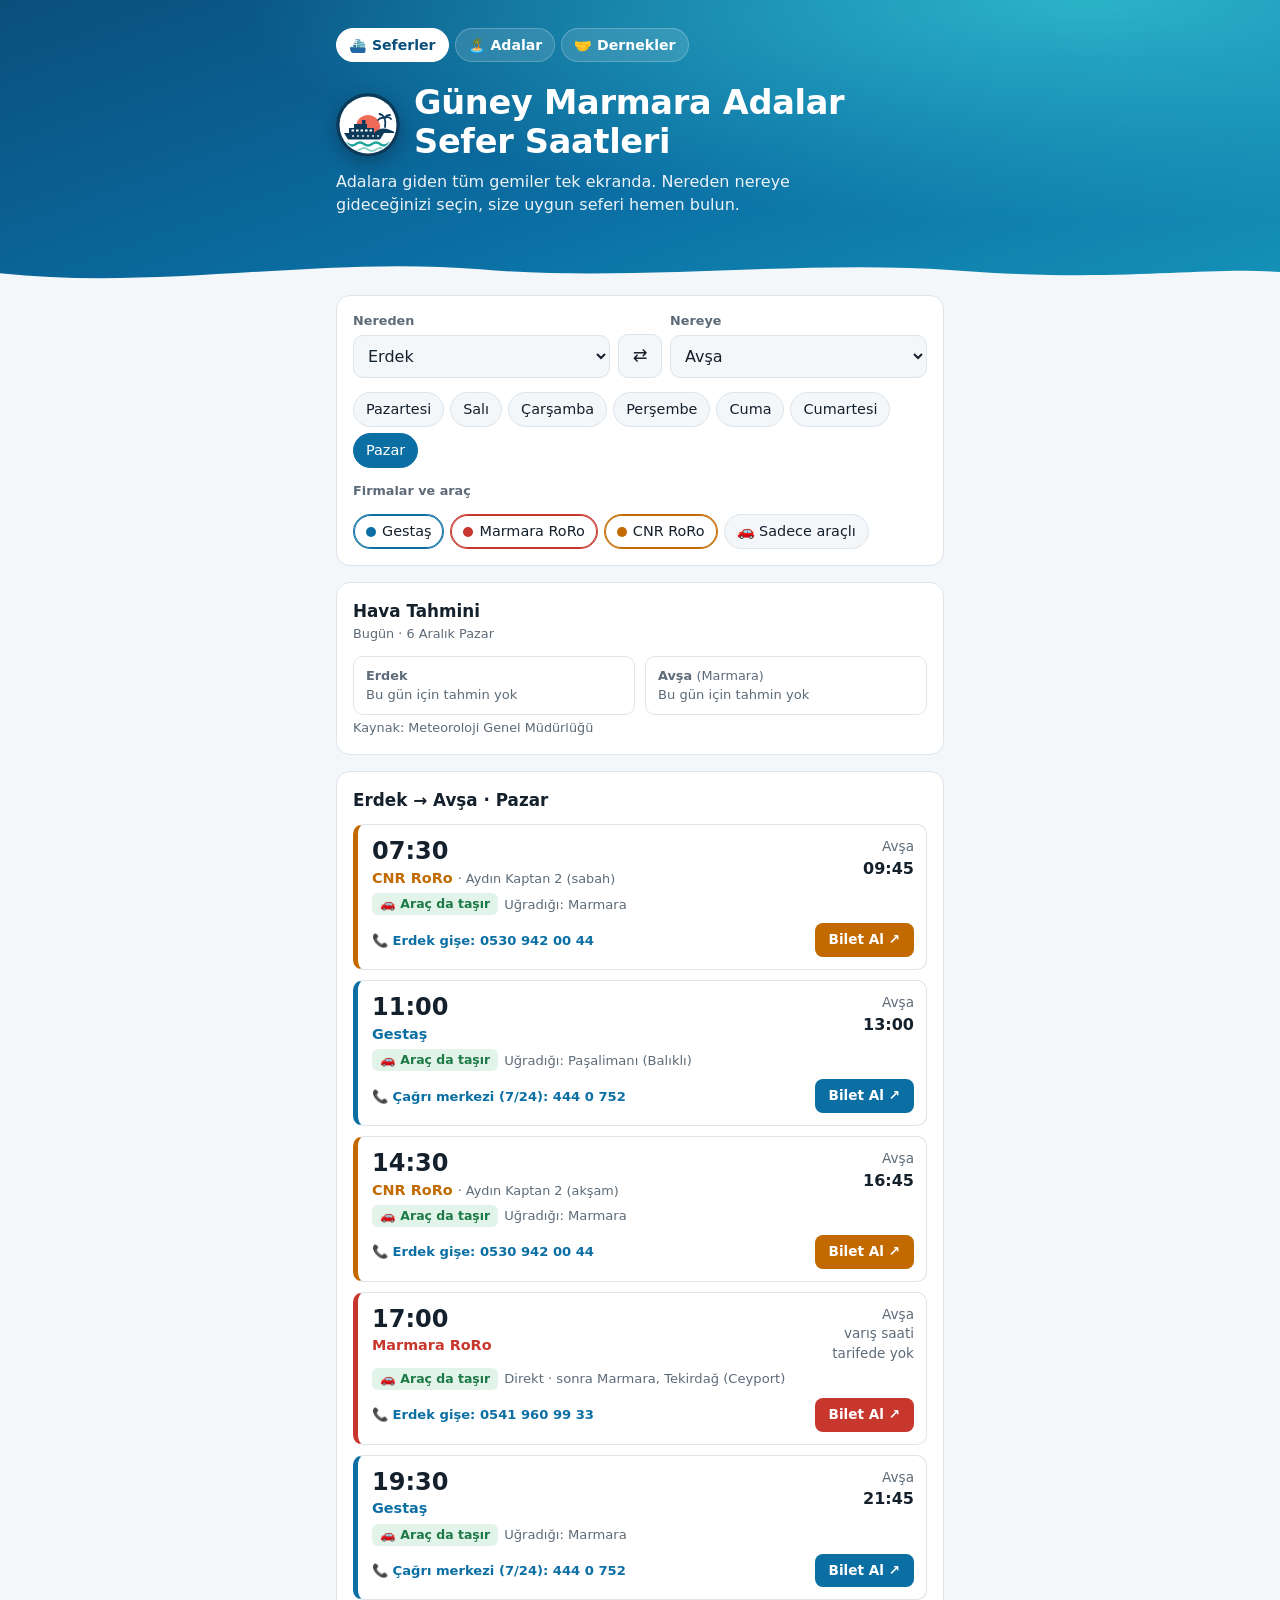
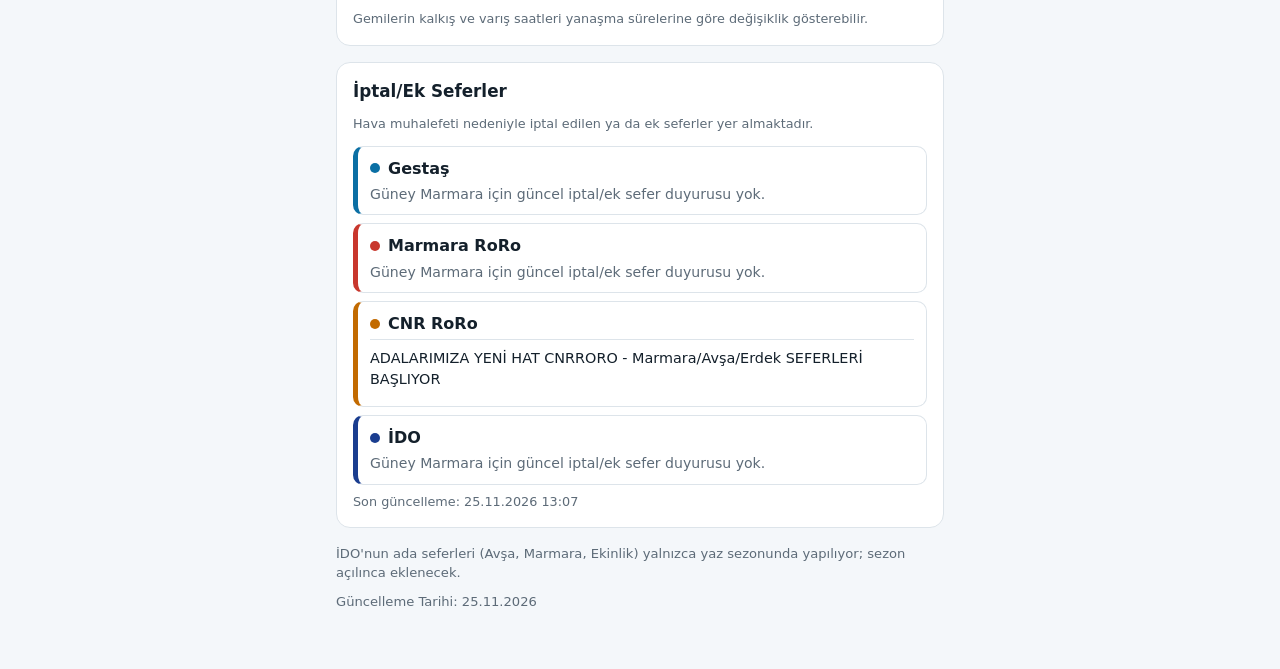
==== index.html @ de0a46d1 "Güney Marmara Adaları sitesinin ilk sürümü Sefer saatleri (Gestaş, Marmara RoRo, CNR RoRo), adalar v" ====
<!doctype html>
<html lang="tr">
<head>
<meta charset="utf-8">
<meta name="viewport" content="width=device-width, initial-scale=1">
<title>Güney Marmara Adaları</title>
<link rel="icon" href="assets/logo.svg" type="image/svg+xml">
<link rel="stylesheet" href="assets/stil.css">
</head>
<body>
<header class="hero">
  <div class="hero-ic">
    <nav class="menu" aria-label="Site menüsü">
      <a href="index.html" aria-current="page">⛴️ Seferler</a>
      <a href="adalar.html">🏝️ Adalar</a>
      <a href="dernekler.html">🤝 Dernekler</a>
    </nav>
    <div class="hero-baslik">
      <img class="logo" src="assets/logo.svg" alt="" width="64" height="64">
      <h1>Güney Marmara Adalar Sefer Saatleri</h1>
    </div>
    <p class="hero-alt">Adalara giden tüm gemiler tek ekranda. Nereden nereye gideceğinizi seçin, size uygun seferi hemen bulun.</p>
  </div>
  <svg class="hero-dalga" viewBox="0 0 1440 60" preserveAspectRatio="none" aria-hidden="true">
    <path d="M0,32 C180,58 360,6 540,26 C720,46 900,10 1080,28 C1260,46 1350,22 1440,30 L1440,60 L0,60 Z"></path>
  </svg>
</header>
<main>

  <section class="card">
    <div class="row">
      <div><label class="l" for="nereden">Nereden</label><select id="nereden"></select></div>
      <button class="swap" id="degistir" type="button" aria-label="Yönleri değiştir">⇄</button>
      <div><label class="l" for="nereye">Nereye</label><select id="nereye"></select></div>
    </div>
    <div class="chips" id="gunler" role="group" aria-label="Gün"></div>
    <div class="filters-title">Firmalar ve araç</div>
    <div class="chips" id="filtreler"></div>
  </section>

  <section class="card" id="havaKart">
    <h2>Hava Tahmini <span class="small" style="font-weight:400;display:block;margin-top:2px" id="havaAlt"></span></h2>
    <div id="hava"></div>
    <p class="small" id="havaNot"></p>
  </section>

  <section class="card">
    <h2 id="sonucBaslik">Seferler</h2>
    <div id="sonuclar"></div>
    <p class="small">Gemilerin kalkış ve varış saatleri yanaşma sürelerine göre değişiklik gösterebilir.</p>
  </section>

  <section class="card" id="iptal">
    <h2>İptal/Ek Seferler</h2>
    <p class="small" style="margin:0 0 12px">Hava muhalefeti nedeniyle iptal edilen ya da ek seferler yer almaktadır.</p>
    <div id="iptalListe"></div>
  </section>

  <footer id="kaynak"></footer>
</main>

<script src="data/seferler.js"></script>
<script src="data/duyurular.js"></script>
<script src="data/hava.js"></script>
<script>
  const GUNLER = ["Pazartesi", "Salı", "Çarşamba", "Perşembe", "Cuma", "Cumartesi", "Pazar"];
  const veri = window.SEFER_VERISI;
  const iskeleler = veri.iskeleler;
  const ad = k => iskeleler[k] || k;
  const $ = id => document.getElementById(id);

  const durum = {
    nereden: "ERDEK", nereye: "AVSA",
    gun: (new Date().getDay() + 6) % 7,
    kapaliFirmalar: [], sadeceArac: false
  };

  // Kayıtlı seçimleri geri yükle (yalnızca bu tarayıcıda)
  try {
    const k = JSON.parse(localStorage.getItem("adalar-secim") || "null");
    if (k && iskeleler[k.nereden] && iskeleler[k.nereye]) { durum.nereden = k.nereden; durum.nereye = k.nereye; }
    if (k && Array.isArray(k.kapaliFirmalar)) durum.kapaliFirmalar = k.kapaliFirmalar;
    if (k && typeof k.sadeceArac === "boolean") durum.sadeceArac = k.sadeceArac;
  } catch (e) {}
  // Başka sayfadan gelen seçim: index.html?nereden=ERDEK&nereye=AVSA
  const adresParam = new URLSearchParams(location.search);
  if (iskeleler[adresParam.get("nereden")]) durum.nereden = adresParam.get("nereden");
  if (iskeleler[adresParam.get("nereye")]) durum.nereye = adresParam.get("nereye");

  // Telefon: "0541 960 99 33" -> tel:+905419609933, "444 0 752" -> tel:4440752
  function telLink(numara, etiket) {
    const rakam = numara.replace(/\D/g, "");
    const href = rakam.startsWith("0") ? "+90" + rakam.slice(1) : rakam;
    return `<a class="tel" href="tel:${href}">📞 ${etiket ? etiket + ": " : ""}${numara}</a>`;
  }

  // Bir seferde gösterilecek numara: kalkış iskelesinin gişesi, yoksa firmanın genel numarası
  function seferTelefonu(hat, iskele) {
    const t = hat.telefon || {};
    if (t.iskele && t.iskele[iskele]) return telLink(t.iskele[iskele], `${ad(iskele)} gişe`);
    if (t.genel) return telLink(t.genel, t.genelAd);
    return "";
  }

  const aracRozet = h => h.arac
    ? `<span class="badge car">🚗 Araç da taşır</span>`
    : `<span class="badge foot">🚶 Yalnız yolcu</span>`;

  // --- Sefer arama ---

  // "dongu" tipi: A'daki her kalkış için sonraki ilk B durağı.
  // Arada gemi yine A'ya uğruyorsa daha geç A kalkışı kullanılır.
  function donguAra(hat, gun, a, b) {
    const saat = hat.saatler[gun], d = hat.duraklar, sonuc = [];
    for (let i = 0; i < d.length; i++) {
      if (d[i] !== a || !saat[i]) continue;
      for (let j = i + 1; j < d.length; j++) {
        if (!saat[j]) continue;
        if (d[j] === a) break;
        if (d[j] === b) {
          const ara = [];
          for (let k = i + 1; k < j; k++) if (saat[k]) ara.push(d[k]);
          sonuc.push({ hat, kalkis: saat[i], varis: saat[j], varisKesin: j === d.length - 1, ara });
          break;
        }
      }
    }
    return sonuc;
  }

  // "kalkislar" tipi: A'dan kalkan ve uğrak listesinde B olan seferler.
  function kalkisAra(hat, gun, a, b) {
    return hat.kalkislar
      .filter(s => s.gunler.includes(gun) && s.kalkis === a && s.duraklar.includes(b))
      .map(s => ({ hat, kalkis: s.saat, varis: null, ara: s.duraklar.slice(0, s.duraklar.indexOf(b)), sonra: s.duraklar.slice(s.duraklar.indexOf(b) + 1) }));
  }

  // "seferler" tipi: her seferde A'dan sonraki ilk B. Arada yine A varsa daha geç A kullanılır.
  function seferlerAra(hat, gun, a, b) {
    const sonuc = [];
    hat.seferler.filter(s => s.gunler.includes(gun)).forEach(s => {
      const d = s.duraklar;
      for (let i = 0; i < d.length - 1; i++) {
        if (d[i][0] !== a) continue;
        for (let j = i + 1; j < d.length; j++) {
          if (d[j][0] === a) break;
          if (d[j][0] === b) {
            sonuc.push({ hat, kalkis: d[i][2], varis: d[j][1], varisKesin: true, gemi: s.gemi,
              ara: d.slice(i + 1, j).map(x => x[0]) });
            break;
          }
        }
      }
    });
    return sonuc;
  }

  const ARAYICILAR = { dongu: donguAra, kalkislar: kalkisAra, seferler: seferlerAra };
  const siraSaati = s => s.kalkis || s.varis || "99:99";

  function aktifHatlar() {
    return veri.hatlar.filter(h => !durum.kapaliFirmalar.includes(h.id) && (!durum.sadeceArac || h.arac));
  }

  function seferBul(gun, a, b) {
    return aktifHatlar()
      .flatMap(h => ARAYICILAR[h.tip](h, gun, a, b))
      .sort((x, y) => siraSaati(x).localeCompare(siraSaati(y)));
  }

  // Seçilen gün, A'dan sefer bulunan varış iskeleleri (aktif filtrelere göre)
  function gidilebilir(gun, a) {
    const hedef = new Set();
    Object.keys(iskeleler).forEach(b => { if (b !== a && seferBul(gun, a, b).length) hedef.add(b); });
    return hedef;
  }

  // Tarifelerde geçen tüm iskeleler
  function tumIskeleler() {
    const s = new Set();
    veri.hatlar.forEach(h => {
      if (h.tip === "dongu") h.duraklar.forEach(d => s.add(d));
      else if (h.tip === "kalkislar") h.kalkislar.forEach(k => { s.add(k.kalkis); k.duraklar.forEach(d => s.add(d)); });
      else h.seferler.forEach(k => k.duraklar.forEach(d => s.add(d[0])));
    });
    return [...s].sort((x, y) => ad(x).localeCompare(ad(y), "tr"));
  }

  // --- Arayüz ---

  function kur() {
    $("nereden").innerHTML = tumIskeleler().map(k => `<option value="${k}">${ad(k)}</option>`).join("");
    $("nereden").value = durum.nereden;
    ["nereden", "nereye"].forEach(alan => {
      $(alan).onchange = e => { durum[alan] = e.target.value; ciz(); };
    });

    $("gunler").innerHTML = GUNLER.map((g, i) =>
      `<button type="button" class="chip" data-gun="${i}">${g}</button>`).join("");
    $("gunler").onclick = e => {
      const b = e.target.closest("[data-gun]");
      if (b) { durum.gun = +b.dataset.gun; ciz(); }
    };

    $("filtreler").innerHTML = veri.hatlar.map(h =>
      `<button type="button" class="chip op" data-firma="${h.id}" style="--opc:${h.renk}"><span class="dot"></span>${h.isletmeci}</button>`).join("")
      + `<button type="button" class="chip" id="aracFiltre">🚗 Sadece araçlı</button>`;
    $("filtreler").onclick = e => {
      const f = e.target.closest("[data-firma]");
      if (f) {
        const id = f.dataset.firma, i = durum.kapaliFirmalar.indexOf(id);
        i >= 0 ? durum.kapaliFirmalar.splice(i, 1) : durum.kapaliFirmalar.push(id);
        ciz();
      } else if (e.target.closest("#aracFiltre")) {
        durum.sadeceArac = !durum.sadeceArac; ciz();
      }
    };

    $("degistir").onclick = () => {
      if (!durum.nereye) return;
      [durum.nereden, durum.nereye] = [durum.nereye, durum.nereden];
      $("nereden").value = durum.nereden; $("nereye").value = durum.nereye; ciz();
    };


    duyurulariCiz();


    $("kaynak").innerHTML = `<div>İDO'nun ada seferleri (Avşa, Marmara, Ekinlik) yalnızca yaz sezonunda yapılıyor; sezon açılınca eklenecek.</div>`
      + `<div style="margin-top:6px">Güncelleme Tarihi: ${veri.guncelleme.split("-").reverse().join(".")}</div>`;
  }

  // --- İptal/Ek sefer duyuruları (data/duyurular.js, scripts/duyurular-guncelle.ps1 üretir) ---

  const kacis = s => String(s).replace(/[&<>"]/g, c => ({ "&": "&amp;", "<": "&lt;", ">": "&gt;", '"': "&quot;" })[c]);

  function duyurulariCiz() {
    const d = window.DUYURU_VERISI;
    if (!d) { $("iptalListe").innerHTML = `<p class="empty">Duyurular şu an yüklenemedi.</p>`; return; }
    $("iptalListe").innerHTML = d.firmalar.map(f => {
      let govde;
      if (f.durum !== "ok") govde = `<p class="dy-yok">Duyurular alınamadı.</p>`;
      else if (!f.duyurular.length) govde = `<p class="dy-yok">Güney Marmara için güncel iptal/ek sefer duyurusu yok.</p>`;
      else govde = f.duyurular.map(x => `
        <div class="dy">
          ${x.tur && x.tur !== "Duyuru" ? `<span class="dy-tur${/iptal/i.test(x.tur) ? " iptal" : ""}">${kacis(x.tur)}</span>` : ""}
          ${x.baslik ? `<b>${kacis(x.baslik)}</b>` : ""}
          <div class="dy-metin">${kacis(x.metin).replace(/\n/g, "<br>")}</div>
          ${x.tarih ? `<div class="small">${kacis(x.tarih)}</div>` : ""}
        </div>`).join("");
      return `<div class="dy-firma" style="--opc:${f.renk}">
        <div class="ophead"><span class="dot"></span>${kacis(f.isletmeci)}</div>${govde}</div>`;
    }).join("")
    + `<p class="small">Son güncelleme: ${d.guncelleme.replace(/(\d+)-(\d+)-(\d+)T/, "$3.$2.$1 ")}</p>`;
  }

  // --- Hava tahmini (MGM; data/hava.js) ---
  // Konum bazlı günlük tahmin (iskelenin bağlı olduğu ilçe) + Marmara deniz bülteni

  const HADISE = {
    A: ["☀️", "Açık"], AB: ["🌤️", "Az bulutlu"], PB: ["⛅", "Parçalı bulutlu"], CB: ["☁️", "Çok bulutlu"],
    HY: ["🌦️", "Hafif yağmurlu"], Y: ["🌧️", "Yağmurlu"], KY: ["🌧️", "Kuvvetli yağmurlu"],
    KKY: ["🌨️", "Karla karışık yağmurlu"], HKY: ["🌨️", "Hafif kar yağışlı"], K: ["🌨️", "Kar yağışlı"], YKY: ["❄️", "Yoğun kar yağışlı"],
    HSY: ["🌦️", "Hafif sağanak yağışlı"], SY: ["🌧️", "Sağanak yağışlı"], KSY: ["🌧️", "Kuvvetli sağanak yağışlı"],
    MSY: ["🌦️", "Mevzi sağanak yağışlı"], DY: ["🌨️", "Dolu"], GSY: ["⛈️", "Gök gürültülü sağanak yağışlı"],
    KGY: ["⛈️", "Kuvvetli gök gürültülü sağanak"], SIS: ["🌫️", "Sisli"], PUS: ["🌫️", "Puslu"], DMN: ["🌫️", "Dumanlı"],
    KF: ["🌪️", "Toz veya kum fırtınası"], R: ["💨", "Rüzgârlı"], GKR: ["💨", "Güneyli kuvvetli rüzgâr"],
    KKR: ["💨", "Kuzeyli kuvvetli rüzgâr"], SCK: ["🌡️", "Sıcak"], SGK: ["🥶", "Soğuk"], HHY: ["🌧️", "Yağışlı"]
  };
  const YONLER = ["K", "KD", "D", "GD", "G", "GB", "B", "KB"];
  const RUZGAR_ADI = { K: "Yıldız", KD: "Poyraz", D: "Gündoğusu", GD: "Keşişleme", G: "Kıble", GB: "Lodos", B: "Batı", KB: "Karayel" };
  const ruzgarAdi = d => RUZGAR_ADI[YONLER[Math.round(d / 45) % 8]];
  const BOFOR_SINIR = [1, 6, 12, 20, 29, 39, 50, 62, 75, 89, 103, 118];
  const bofor = k => { const i = BOFOR_SINIR.findIndex(s => k < s); return i === -1 ? 12 : i; };
  // "3 ila 5, akşam saatlerinden itibaren yer yer 6 kuvvetinde" -> 6
  const enYuksekKuvvet = t => Math.max(0, ...(t.match(/\b(1[0-2]|[1-9])\b/g) || []).map(Number));

  // Seçilen gün düğmesine karşılık gelen tarih (bugünden itibaren ilk o gün)
  function seciliTarih() {
    const bugun = new Date();
    const fark = (durum.gun - (bugun.getDay() + 6) % 7 + 7) % 7;
    const t = new Date(bugun.getFullYear(), bugun.getMonth(), bugun.getDate() + fark);
    return `${t.getFullYear()}-${String(t.getMonth() + 1).padStart(2, "0")}-${String(t.getDate()).padStart(2, "0")}`;
  }
  const kisaTarih = s => { const [y, a, g] = s.split("-").map(Number); return new Date(y, a - 1, g).toLocaleDateString("tr-TR", { day: "numeric", month: "long", weekday: "long" }); };

  function konumKutusu(iskele, tarih, h) {
    const ist = veri.mgmIstasyon[iskele];
    const lok = ist && h.lokasyon && h.lokasyon[ist];
    const g = lok && lok.gunler.find(x => x.tarih === tarih);
    const bas = `<div class="hv-ad">${ad(iskele)}${lok && lok.ad !== ad(iskele) ? ` <span>(${kacis(lok.ad)})</span>` : ""}</div>`;
    if (!g) return `<div class="hv">${bas}<div class="hv-satir">${lok ? "Bu gün için tahmin yok" : "Tahmin yok"}</div></div>`;
    const [ikon, metin] = HADISE[g.hadise] || ["🌡️", g.hadise];
    const bf = bofor(g.ruzgarHiz);
    const kuvvetli = bf >= 6;
    return `<div class="hv${kuvvetli ? " uyari" : ""}">
      ${bas}
      <div class="hv-ust"><span class="hv-ikon">${ikon}</span><span class="hv-derece">${g.enYuksek}°<small> / ${g.enDusuk}°</small></span></div>
      <div class="hv-satir">${metin}</div>
      <div class="hv-satir">Rüzgâr: <b>${ruzgarAdi(g.ruzgarYon)} ${bf} bofor</b> (${g.ruzgarHiz} km/s)</div>
      <div class="hv-satir">Nem: %${g.nemMin}–${g.nemMax}</div>
      ${kuvvetli ? `<div class="hv-uyari">⚠️ Kuvvetli rüzgâr, sefer iptali olabilir</div>` : ""}
    </div>`;
  }

  function denizBulteni(tarih, h) {
    const g = h.durum === "ok" && h.gunler.find(x => x.tarih === tarih);
    if (!g) return "";
    const kuvvet = enYuksekKuvvet(g.ruzgar);
    const uyari = kuvvet >= 6 || g.firtinaMarmara;
    return `<div class="hv-deniz${uyari ? " uyari" : ""}">
      <div class="hv-ad">🌊 Marmara Denizi</div>
      <dl class="hv-liste">
        <dt>Rüzgâr</dt><dd>${kacis(g.ruzgar)}</dd>
        <dt>Dalga</dt><dd>${kacis(g.dalga)}</dd>
        <dt>Görüş</dt><dd>${kacis(g.gorus)}</dd>
      </dl>
      ${g.firtinaMarmara ? `<div class="hv-uyari">⚠️ ${kacis(g.firtina)}</div>` : ""}
      ${kuvvet >= 6 ? `<div class="hv-uyari">⚠️ Denizde ${kuvvet} kuvvetine varan rüzgâr bekleniyor.</div>` : ""}
    </div>`;
  }

  function havaCiz() {
    const h = window.HAVA_VERISI;
    // Hava her zaman bugünü gösterir (seçilen sefer gününden bağımsız)
    const b = new Date();
    const tarih = `${b.getFullYear()}-${String(b.getMonth() + 1).padStart(2, "0")}-${String(b.getDate()).padStart(2, "0")}`;
    $("havaAlt").textContent = `Bugün · ${kisaTarih(tarih)}`;
    if (!h) {
      $("hava").innerHTML = `<p class="empty">Hava tahmini şu an alınamadı.</p>`;
      $("havaNot").textContent = "";
      return;
    }
    const iskeleListe = [durum.nereden, durum.nereye].filter(Boolean);
    $("hava").innerHTML = `<div class="hava">${iskeleListe.map(i => konumKutusu(i, tarih, h)).join("")}</div>` + denizBulteni(tarih, h);
    $("havaNot").textContent = "Kaynak: Meteoroloji Genel Müdürlüğü";
  }

  // "Nereye" listesi: yalnızca seçilen gün, "Nereden"den gidilebilen iskeleler
  function nereyeDoldur() {
    const hedefler = tumIskeleler().filter(k => gidilebilir(durum.gun, durum.nereden).has(k));
    const sel = $("nereye");
    if (!hedefler.length) {
      sel.innerHTML = `<option value="">Bu gün sefer yok</option>`;
      sel.disabled = true;
      durum.nereye = "";
      return;
    }
    sel.disabled = false;
    sel.innerHTML = hedefler.map(k => `<option value="${k}">${ad(k)}</option>`).join("");
    if (!hedefler.includes(durum.nereye)) durum.nereye = hedefler[0];
    sel.value = durum.nereye;
  }

  function ciz() {
    nereyeDoldur();
    havaCiz();
    try { localStorage.setItem("adalar-secim", JSON.stringify(durum)); } catch (e) {}
    document.querySelectorAll("[data-gun]").forEach(b => b.setAttribute("aria-pressed", +b.dataset.gun === durum.gun));
    document.querySelectorAll("[data-firma]").forEach(b => b.setAttribute("aria-pressed", !durum.kapaliFirmalar.includes(b.dataset.firma)));
    $("aracFiltre").setAttribute("aria-pressed", durum.sadeceArac);

    const a = durum.nereden, b = durum.nereye, g = durum.gun;
    $("sonucBaslik").textContent = `${ad(a)} → ${ad(b)} · ${GUNLER[g]}`;

    if (!b) {
      $("sonucBaslik").textContent = `${ad(a)} · ${GUNLER[g]}`;
      $("sonuclar").innerHTML = `<p class="empty">${GUNLER[g]} günü ${ad(a)} iskelesinden sefer yok${durum.kapaliFirmalar.length || durum.sadeceArac ? " (filtreleri kontrol edin)" : ""}.</p>`;
    } else {
      const liste = seferBul(g, a, b);
      $("sonuclar").innerHTML = liste.length ? liste.map(s => {
        const varis = s.varis
          ? `${ad(b)}<br><b>${s.varis}</b>`
          : `${ad(b)}<br>varış saati<br>tarifede yok`;
        const guzergah = s.ara.length ? "Uğradığı: " + s.ara.map(ad).join(", ") : "Direkt";
        const devam = s.sonra && s.sonra.length ? ` · sonra ${s.sonra.map(ad).join(", ")}` : "";
        const kalkis = s.kalkis ? s.kalkis : `<span style="font-size:1rem">Kalkış saati<br>tarifede yok</span>`;
        return `
        <div class="trip" style="--opc:${s.hat.renk}">
          <div>
            <div class="t-dep">${kalkis}</div>
            <span class="opname">${s.hat.isletmeci}</span>${s.gemi ? ` <span class="op" style="color:var(--muted);font-size:.8rem">· ${s.gemi}</span>` : ""}
          </div>
          <div class="t-arr">${varis}</div>
          <div class="t-meta">${aracRozet(s.hat)}<span>${guzergah}${devam}</span></div>
          <div class="t-meta t-alt">${seferTelefonu(s.hat, a)}<a class="bilet" href="${s.hat.bilet}" target="_blank" rel="noopener" style="--opc:${s.hat.renk}">Bilet Al ↗</a></div>
        </div>`;
      }).join("")
      : `<p class="empty">Bu gün için ${ad(a)} → ${ad(b)} seferi yok${durum.kapaliFirmalar.length || durum.sadeceArac ? " (filtreleri kontrol edin)" : ""}.</p>`;
    }

  }

  // Adresle gelinen hedefe bugün sefer yoksa, sefer olan ilk günü seç
  if (adresParam.get("nereye") === durum.nereye) {
    for (let i = 0; i < 7; i++) {
      const g = (durum.gun + i) % 7;
      if (gidilebilir(g, durum.nereden).has(durum.nereye)) { durum.gun = g; break; }
    }
  }

  kur();
  ciz();
</script>
</body>
</html>
---- assets/stil.css ----
:root {
  --bg: #f4f7fa; --card: #ffffff; --text: #14202b; --muted: #5d6b78;
  --line: #dde4ea; --accent: #0b6fa4; --accent-soft: #e3f1f9; --warn: #8a5a00; --warn-bg: #fff4dc;
  --car: #1d7a46; --car-bg: #e2f4ea; --foot: #6b4fa8; --foot-bg: #eee8f8;
}
@media (prefers-color-scheme: dark) {
  :root {
    --bg: #0f161c; --card: #18222b; --text: #e6edf2; --muted: #93a2ae;
    --line: #2a3742; --accent: #4fb3e8; --accent-soft: #15303f; --warn: #f3c46b; --warn-bg: #352a12;
    --car: #6fd39b; --car-bg: #133222; --foot: #b9a4ee; --foot-bg: #2a2340;
  }
}
* { box-sizing: border-box; }
body { margin: 0; background: var(--bg); color: var(--text);
  font: 16px/1.45 system-ui, -apple-system, "Segoe UI", Roboto, sans-serif; }
main { max-width: 640px; margin: 0 auto; padding: 20px 16px 48px; }
h1 { font-size: 1.5rem; margin: 0 0 4px; }
.sub { color: var(--muted); margin: 0 0 20px; font-size: .95rem; }
.card { background: var(--card); border: 1px solid var(--line); border-radius: 14px; padding: 16px; margin-bottom: 16px; }
.row { display: grid; grid-template-columns: 1fr auto 1fr; gap: 8px; align-items: end; }
label.l { display: block; font-size: .8rem; color: var(--muted); margin-bottom: 4px; font-weight: 600; }
select { width: 100%; font: inherit; padding: 10px; border-radius: 10px; border: 1px solid var(--line);
  background: var(--bg); color: var(--text); }
button { font: inherit; cursor: pointer; }
.swap { border: 1px solid var(--line); background: var(--bg); color: var(--text); border-radius: 10px;
  width: 44px; height: 44px; font-size: 1.1rem; }
.chips { display: flex; gap: 6px; flex-wrap: wrap; margin-top: 14px; }
.chip { border: 1px solid var(--line); background: var(--bg); color: var(--text); border-radius: 999px;
  padding: 6px 12px; font-size: .9rem; display: inline-flex; align-items: center; gap: 6px; }
.chip[aria-pressed="true"] { background: var(--accent); border-color: var(--accent); color: #fff; }
.chip.op[aria-pressed="false"] { opacity: .5; text-decoration: line-through; }
.chip.op[aria-pressed="true"] { background: var(--card); color: var(--text); border-color: var(--opc); box-shadow: inset 0 0 0 1px var(--opc); }
.dot { width: 10px; height: 10px; border-radius: 50%; background: var(--opc); flex: none; }
.filters-title { font-size: .8rem; color: var(--muted); font-weight: 600; margin-top: 14px; }
h2 { font-size: 1.05rem; margin: 0 0 12px; }
.trip { display: grid; grid-template-columns: 1fr auto; gap: 4px 12px; padding: 12px 12px 12px 14px;
  border: 1px solid var(--line); border-left: 5px solid var(--opc); border-radius: 10px; margin-bottom: 10px; }
.t-dep { font-size: 1.5rem; font-weight: 700; font-variant-numeric: tabular-nums; line-height: 1.2; }
.t-arr { text-align: right; color: var(--muted); font-size: .85rem; font-variant-numeric: tabular-nums; }
.t-arr b { color: var(--text); font-size: 1rem; }
.t-meta { grid-column: 1 / -1; display: flex; flex-wrap: wrap; gap: 6px; align-items: center; font-size: .82rem; color: var(--muted); }
.opname { font-weight: 700; color: var(--opc); font-size: .9rem; }
.badge { border-radius: 6px; padding: 2px 8px; font-size: .78rem; font-weight: 600; }
.badge.car { background: var(--car-bg); color: var(--car); }
.badge.foot { background: var(--foot-bg); color: var(--foot); }
.empty { color: var(--muted); padding: 8px 0; }
.note { background: var(--warn-bg); color: var(--warn); border-radius: 10px; padding: 10px 12px; font-size: .88rem; margin-bottom: 16px; }
.note a { color: inherit; }
table { width: 100%; border-collapse: collapse; font-size: .9rem; font-variant-numeric: tabular-nums; margin-bottom: 16px; }
td { padding: 6px 4px; border-top: 1px solid var(--line); vertical-align: top; }
td.tm { font-weight: 600; white-space: nowrap; width: 1%; }
tr.off td { color: var(--muted); opacity: .55; }
tr.hit td { background: var(--accent-soft); }
.ophead { display: flex; align-items: center; gap: 8px; margin: 4px 0 6px; font-weight: 700; }
details summary { cursor: pointer; font-weight: 600; }
footer { color: var(--muted); font-size: .82rem; }
footer a { color: var(--accent); }
footer > div { margin-bottom: 10px; }
a.tel { color: var(--accent); text-decoration: none; font-weight: 600; white-space: nowrap; }
a.tel:hover { text-decoration: underline; }
.hava { display: grid; grid-template-columns: 1fr 1fr; gap: 10px; }
.hv, .hv-deniz { border: 1px solid var(--line); border-radius: 10px; padding: 10px 12px; min-width: 0; }
.hv-deniz { margin-top: 10px; }
.hv.uyari, .hv-deniz.uyari { border-color: var(--warn); background: var(--warn-bg); }
.hv-ad { font-size: .8rem; color: var(--muted); font-weight: 600; }
.hv-ad span { font-weight: 400; }
.hv-ust { display: flex; align-items: center; gap: 8px; margin: 4px 0 2px; }
.hv-ikon { font-size: 1.8rem; line-height: 1; }
.hv-derece { font-size: 1.5rem; font-weight: 700; font-variant-numeric: tabular-nums; }
.hv-derece small { font-size: .95rem; color: var(--muted); font-weight: 600; }
.hv-satir { font-size: .82rem; color: var(--muted); }
.hv-satir b { color: var(--text); }
.hv-deniz .hv-liste { margin-top: 6px; }
.hv-liste { display: grid; grid-template-columns: auto 1fr; gap: 6px 12px; margin: 0; font-size: .9rem; }
.hv-liste dt { color: var(--muted); white-space: nowrap; }
.hv-liste dd { margin: 0; }
.hv-bofor { display: inline-block; font-size: .75rem; font-weight: 700; padding: 1px 6px; border-radius: 6px; background: var(--accent-soft); color: var(--accent); }
.hv-uyari { font-size: .85rem; color: var(--warn); font-weight: 700; margin-top: 8px; }
.t-alt { justify-content: space-between; margin-top: 4px; }
a.bilet { margin-left: auto; background: var(--opc); color: #fff; text-decoration: none; font-weight: 700;
  font-size: .85rem; padding: 7px 14px; border-radius: 8px; white-space: nowrap; }
a.bilet:hover { filter: brightness(1.1); }
.dy-firma { border: 1px solid var(--line); border-left: 5px solid var(--opc); border-radius: 10px; padding: 10px 12px; margin-bottom: 8px; }
.dy-firma .ophead { margin: 0 0 4px; }
.dy { padding: 6px 0; border-top: 1px solid var(--line); font-size: .9rem; }
.dy:first-of-type { border-top: 0; }
.dy-metin { margin-top: 2px; }
.dy-yok { margin: 0; font-size: .88rem; color: var(--muted); }
.dy-tur { display: inline-block; font-size: .75rem; font-weight: 700; padding: 1px 8px; border-radius: 6px;
  background: var(--car-bg); color: var(--car); margin-right: 6px; }
.dy-tur.iptal { background: var(--warn-bg); color: var(--warn); }
.small { font-size: .8rem; color: var(--muted); margin: 4px 0 0; }
.hero { position: relative; color: #fff; overflow: hidden;
  background: radial-gradient(120% 140% at 85% 0%, #2bb3c9 0%, transparent 55%), linear-gradient(160deg, #0a4f7c 0%, #0b6fa4 55%, #1592b8 100%); }
.hero-ic { max-width: 640px; margin: 0 auto; padding: 28px 16px 52px; position: relative; z-index: 1; }
.hero-ust { display: inline-block; font-size: .8rem; font-weight: 600; letter-spacing: .3px;
  background: rgba(255,255,255,.16); border: 1px solid rgba(255,255,255,.25); border-radius: 999px; padding: 4px 12px; }
.hero h1 { font-size: clamp(1.6rem, 6vw, 2.2rem); line-height: 1.15; margin: 4px 0 8px; letter-spacing: -.3px; }
.hero-alt { margin: 0; font-size: 1rem; opacity: .92; max-width: 520px; }
.hero-baslik { display: flex; align-items: center; gap: 14px; }
.logo { width: 64px; height: 64px; flex: none; border-radius: 50%; box-shadow: 0 6px 18px rgba(0,0,0,.25); }
@media (max-width: 420px) { .logo { width: 52px; height: 52px; } }
.hero-dalga { position: absolute; left: 0; bottom: -1px; width: 100%; height: 40px; }
.hero-dalga path { fill: var(--bg); }
main { padding-top: 4px; }

/* Site menüsü (başlık içinde) */
.menu { display: flex; gap: 6px; flex-wrap: wrap; margin-bottom: 18px; }
.menu a { color: #fff; text-decoration: none; font-size: .88rem; font-weight: 600; padding: 6px 12px; border-radius: 999px;
  background: rgba(255,255,255,.12); border: 1px solid rgba(255,255,255,.22); }
.menu a:hover { background: rgba(255,255,255,.22); }
.menu a[aria-current="page"] { background: #fff; color: #0a4f7c; border-color: #fff; }

/* Dernekler sayfası */
.filtre-ada { margin-top: 0; }
.dernek { border: 1px solid var(--line); border-radius: 12px; padding: 16px; margin-bottom: 12px; background: var(--card); }
.dernek-ust { display: flex; align-items: flex-start; justify-content: space-between; gap: 10px; }
.dernek h2 { font-size: 1.05rem; margin: 0; line-height: 1.3; }
.ada-rozet { flex: none; font-size: .78rem; font-weight: 700; padding: 3px 10px; border-radius: 999px; background: var(--accent-soft); color: var(--accent); white-space: nowrap; }
.dernek-konum { font-size: .82rem; color: var(--muted); margin: 4px 0 0; }
.dernek p.tanim { margin: 10px 0 0; font-size: .93rem; }
.dernek-calisma { display: flex; flex-wrap: wrap; gap: 6px; margin-top: 10px; }
.dernek-calisma span { font-size: .78rem; padding: 3px 8px; border-radius: 6px; background: var(--bg); border: 1px solid var(--line); color: var(--muted); }
.dernek-linkler { display: flex; flex-wrap: wrap; gap: 8px; margin-top: 14px; }
.dernek-linkler a { font-size: .85rem; font-weight: 600; text-decoration: none; padding: 7px 12px; border-radius: 8px; border: 1px solid var(--line); color: var(--text); background: var(--bg); }
.dernek-linkler a.ana { background: var(--accent); border-color: var(--accent); color: #fff; }
.dernek-linkler a:hover { filter: brightness(1.05); border-color: var(--accent); }

/* Dernekler sayfası teması: kum beji */
.tema-dernek { --accent: #7d6a50; --accent-soft: #f4efe6; }
@media (prefers-color-scheme: dark) { .tema-dernek { --accent: #d6c3a3; --accent-soft: #332b20; } }
.tema-dernek .hero {
  background: radial-gradient(120% 140% at 85% 0%, rgba(255,255,255,.18) 0%, transparent 50%), linear-gradient(160deg, #6b5a45 0%, #8f7a5e 55%, #b4a083 100%); }
.tema-dernek .menu a[aria-current="page"] { color: #6b5a45; }
.tema-dernek .chip[aria-pressed="true"] { background: var(--accent); border-color: var(--accent); color: #fff; }
@media (prefers-color-scheme: dark) { .tema-dernek .chip[aria-pressed="true"], .tema-dernek .dernek-linkler a.ana { color: #0f161c; } }
.dernek-logo { width: 64px; height: 64px; flex: none; object-fit: contain; border-radius: 12px; background: #fff; border: 1px solid var(--line); padding: 4px; }
.dernek-bas { display: flex; gap: 12px; align-items: center; min-width: 0; }
@media (max-width: 420px) { .dernek-ust { flex-direction: column-reverse; } }
.dernek-logo-yok { display: flex; align-items: center; justify-content: center; font-weight: 800; font-size: 1.3rem; letter-spacing: .5px;
  color: #fff; background: var(--accent); border-color: var(--accent); }

/* Adalar sayfası teması: deniz turkuazı ve kum */
.tema-ada { --accent: #0f6b6b; --accent-soft: #e2f2f1; }
@media (prefers-color-scheme: dark) { .tema-ada { --accent: #5fc9c3; --accent-soft: #123536; } }
.tema-ada .hero {
  background: radial-gradient(120% 140% at 85% 0%, rgba(240,200,120,.38) 0%, transparent 50%), linear-gradient(160deg, #0b4a4f 0%, #0f6b6b 55%, #1b8f86 100%); }
.tema-ada .menu a[aria-current="page"] { color: #0f6b6b; }
.ada-atla { display: flex; flex-wrap: wrap; gap: 8px; margin-top: 16px; }
.ada-atla a { color: #fff; text-decoration: none; font-weight: 600; font-size: .88rem; padding: 6px 12px; border-radius: 8px; background: rgba(0,0,0,.18); }
.ada-atla a:hover { background: rgba(0,0,0,.28); }
.ada { background: var(--card); border: 1px solid var(--line); border-top: 5px solid var(--adarenk); border-radius: 14px; padding: 18px 16px; margin-bottom: 18px; scroll-margin-top: 12px; }
.ada-bas { display: flex; align-items: center; gap: 12px; }
.ada-simge { width: 52px; height: 52px; flex: none; display: flex; align-items: center; justify-content: center; font-size: 1.7rem; border-radius: 50%; background: var(--accent-soft); }
.ada h2 { font-size: 1.35rem; margin: 0; }
.ada-slogan { margin: 2px 0 0; color: var(--adarenk); font-weight: 600; font-size: .92rem; }
@media (prefers-color-scheme: dark) { .ada-slogan { color: var(--accent); } }
.ada-ozet { margin: 12px 0; }
.ada-bilgi { display: grid; grid-template-columns: repeat(auto-fit, minmax(170px, 1fr)); gap: 8px; margin: 0 0 6px; }
.ada-bilgi div { background: var(--bg); border: 1px solid var(--line); border-radius: 10px; padding: 8px 10px; }
.ada-bilgi dt { font-size: .75rem; color: var(--muted); font-weight: 600; }
.ada-bilgi dd { margin: 2px 0 0; font-size: .9rem; font-weight: 600; }
.ada h3 { font-size: .95rem; margin: 16px 0 6px; }
.ada-liste { margin: 0; padding-left: 20px; }
.ada-liste li { margin-bottom: 6px; font-size: .93rem; }
.ada-dugmeler { display: flex; flex-wrap: wrap; gap: 8px; margin-top: 16px; }
.ada-dugmeler a { font-size: .88rem; font-weight: 600; text-decoration: none; padding: 9px 14px; border-radius: 9px; border: 1px solid var(--line); color: var(--text); background: var(--bg); }
.ada-dugmeler a.ana { background: var(--accent); border-color: var(--accent); color: #fff; }
@media (prefers-color-scheme: dark) { .ada-dugmeler a.ana { color: #0f161c; } }

/* Tüm sayfalarda başlık alanı aynı boyutta: başlık 2 satır, alt yazı 3 satır yer kaplar */
.hero h1 { font-size: clamp(1.3rem, 5.5vw, 2.1rem); min-height: 2.3em; display: flex; align-items: center; margin: 4px 0 8px; }
.hero-alt { min-height: 4.35em; }

/* Dernek kartları ve ada düğmeleri: her ada kendi rengiyle (Adalar sayfasındaki renkler) */
.dernek-renkli { border-left: 5px solid var(--accent); }
.dernek-renkli .ada-rozet { background: var(--accent-soft); color: var(--accent); }
.ada-chip:not([aria-pressed="true"]) { border-color: var(--accent); }
@media (prefers-color-scheme: dark) {
  .dernek-renkli .ada-rozet { color: #fff; background: var(--accent); }
  .tema-dernek .dernek-renkli .dernek-linkler a.ana, .tema-dernek .ada-chip[aria-pressed="true"] { color: #fff; }
}
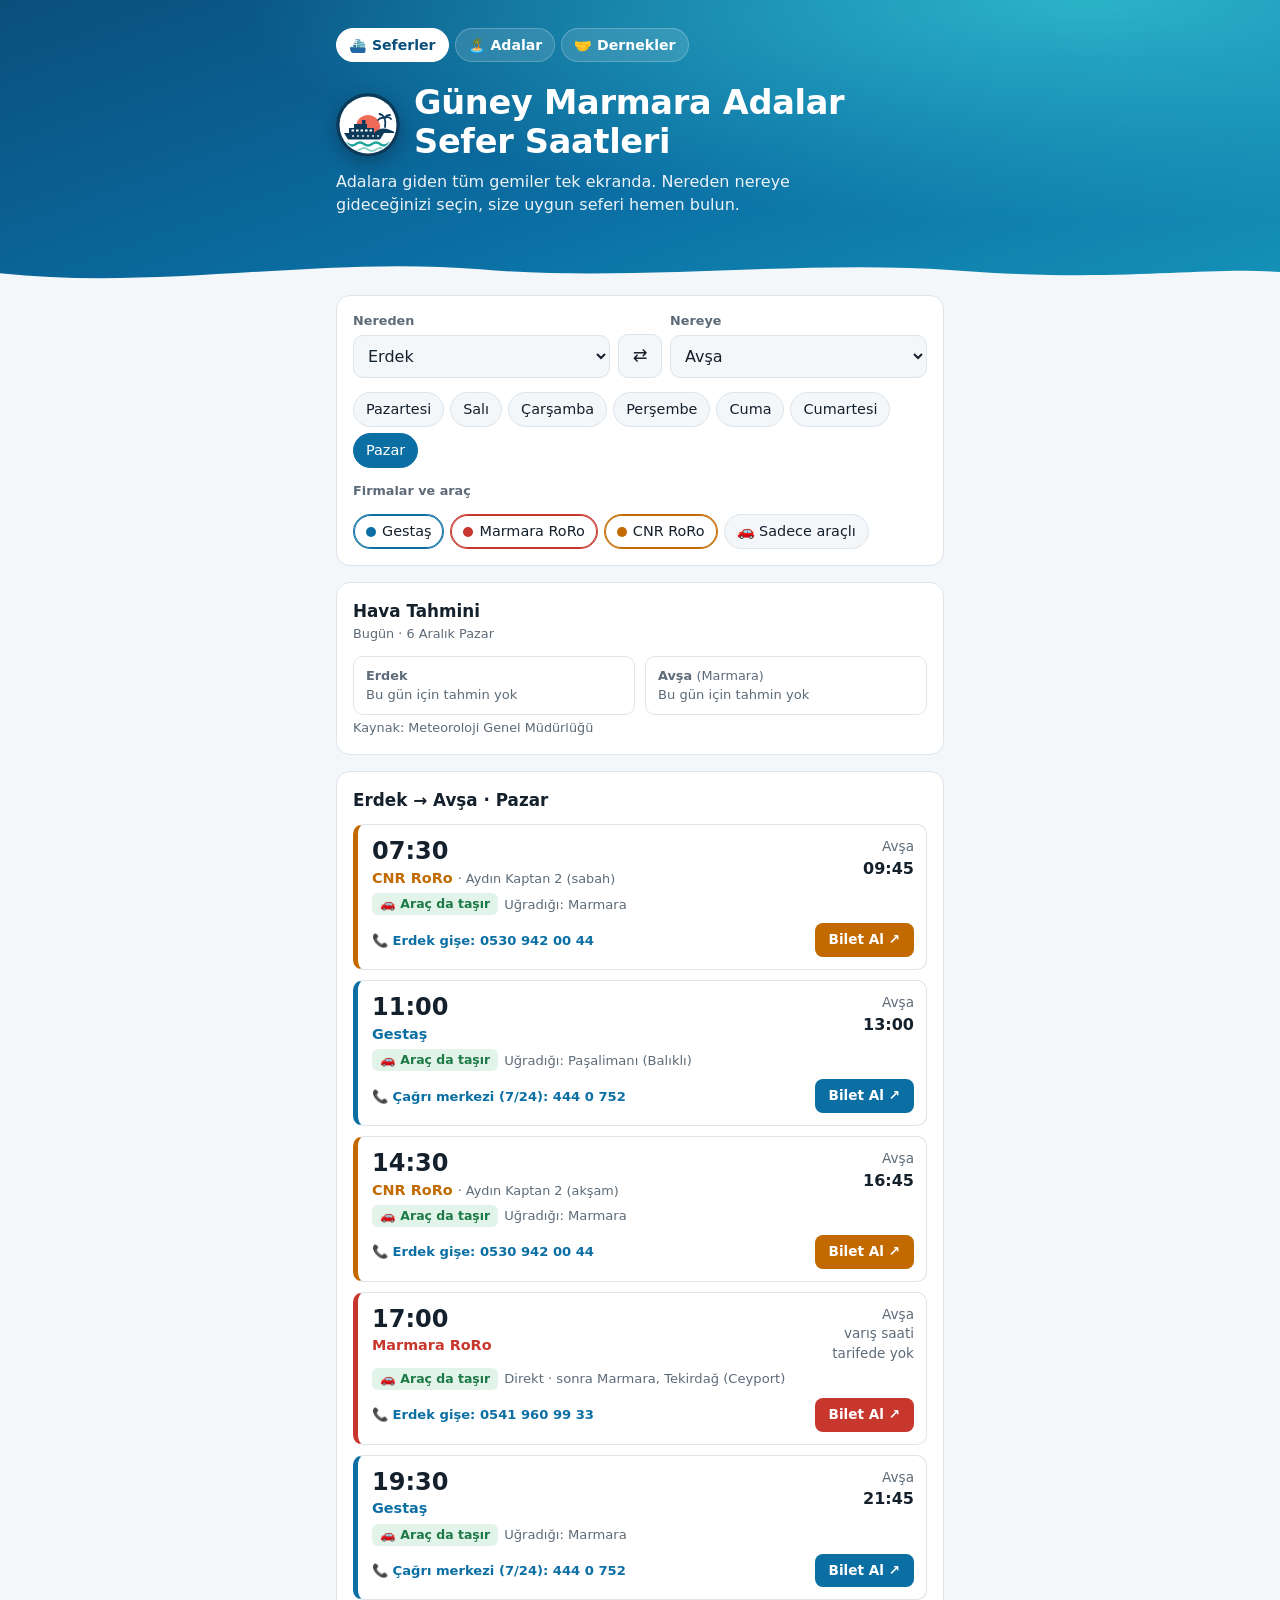
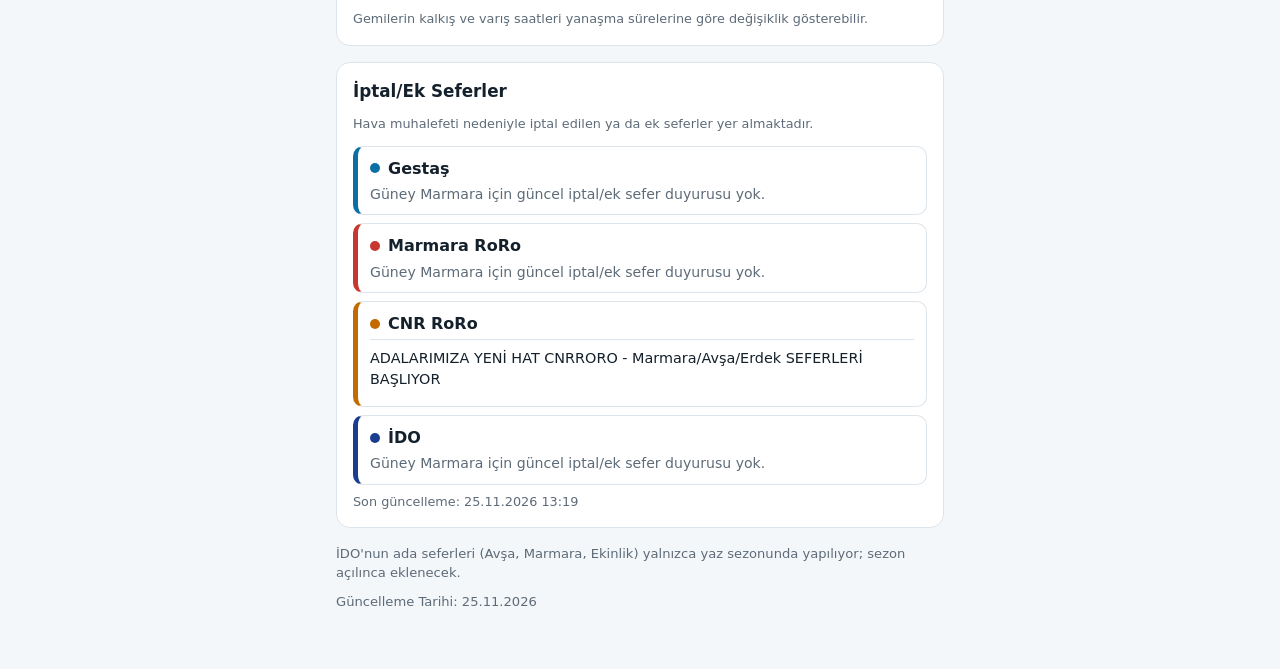
==== commit afd4780f: "Duyuru ve hava dosyaları tarayıcı önbelleğinden okunmuyor" ====
--- a/index.html
+++ b/index.html
@@ -60,8 +60,12 @@
 </main>
 
 <script src="data/seferler.js"></script>
-<script src="data/duyurular.js"></script>
-<script src="data/hava.js"></script>
+<script>
+  // Saatte bir güncellenen dosyalar: tarayıcı önbelleğinden eski kopyayı okumasın
+  const tazele = "?t=" + Math.floor(Date.now() / 300000);   // 5 dakikada bir değişen ek
+  document.write('<script src="data/duyurular.js' + tazele + '"><\/script>');
+  document.write('<script src="data/hava.js' + tazele + '"><\/script>');
+</script>
 <script>
   const GUNLER = ["Pazartesi", "Salı", "Çarşamba", "Perşembe", "Cuma", "Cumartesi", "Pazar"];
   const veri = window.SEFER_VERISI;
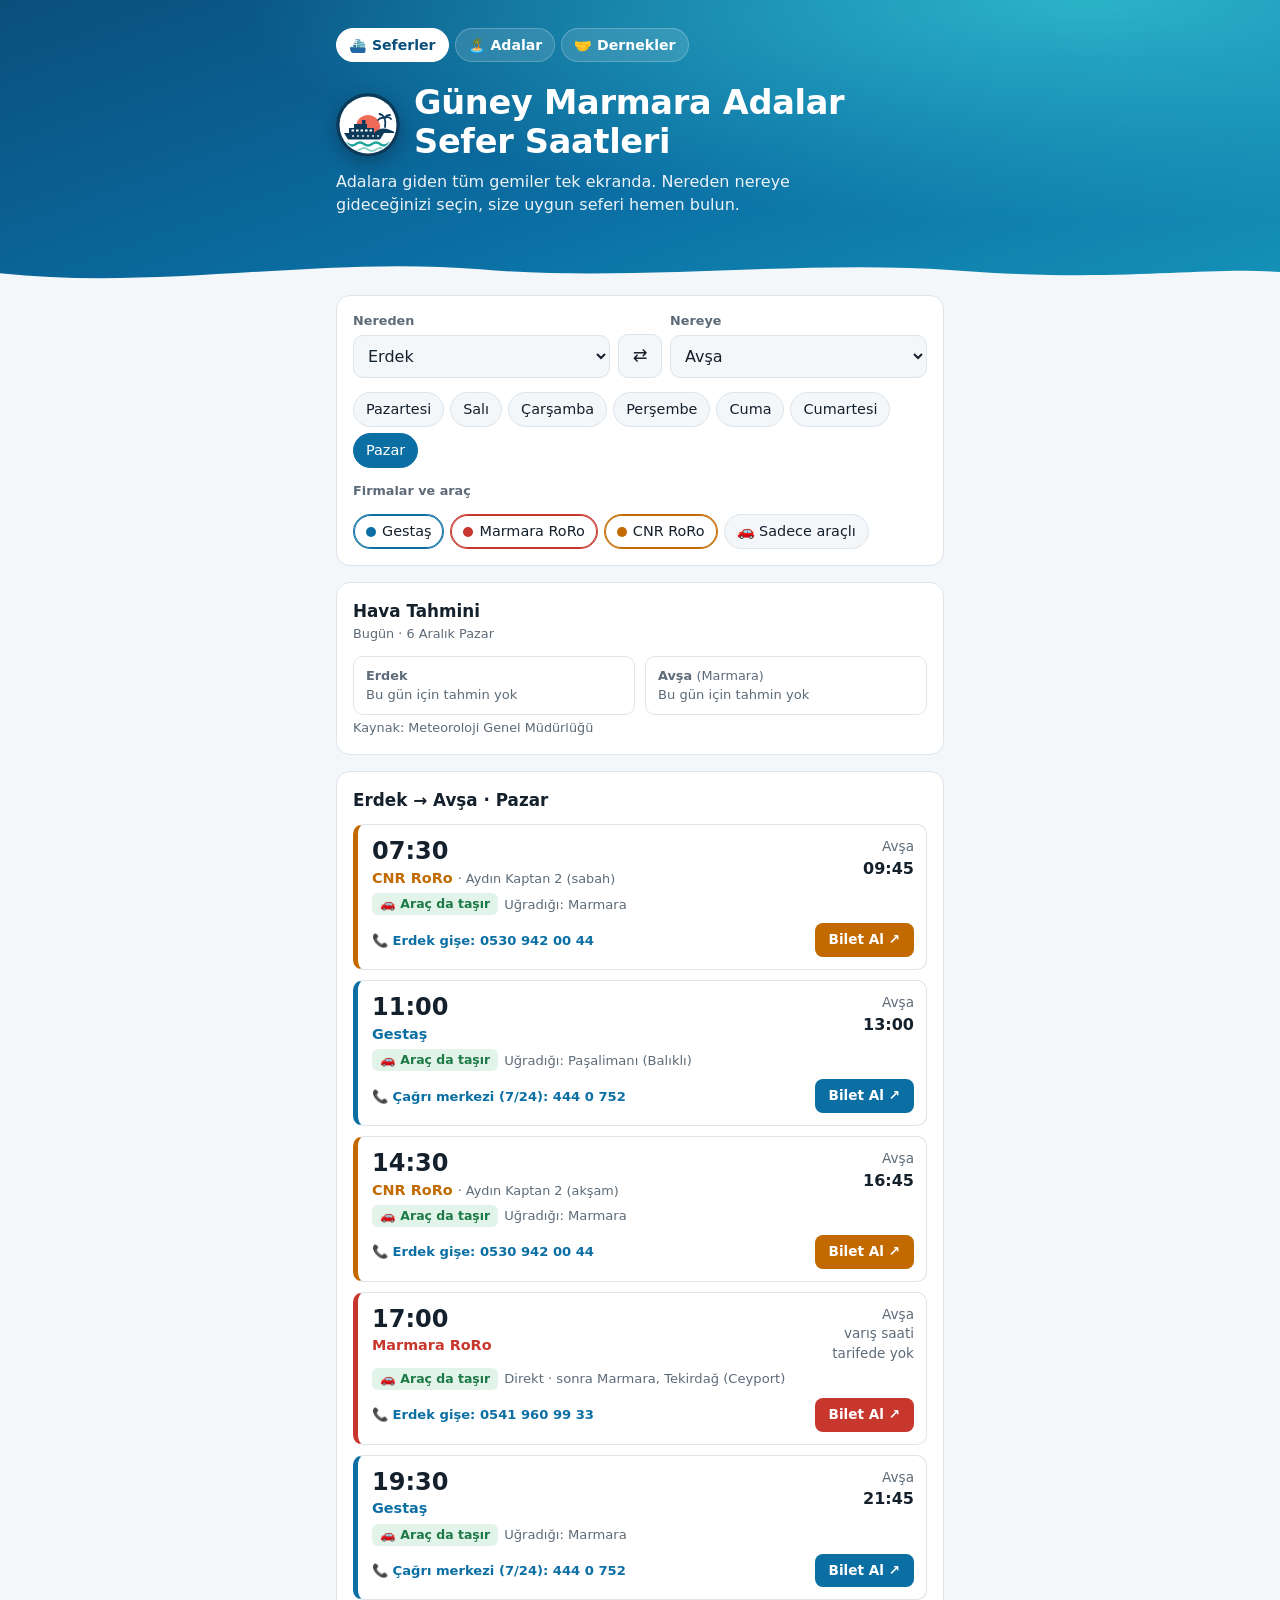
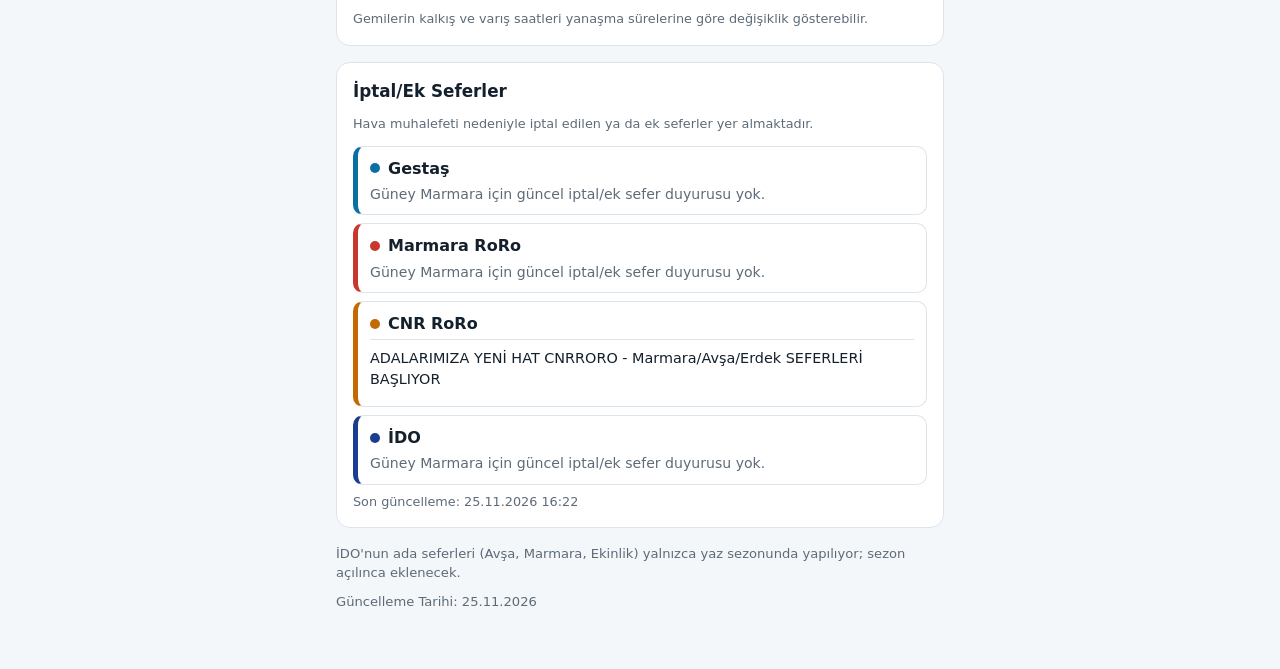
==== commit 905fd92b: "Mobil uygulama hazırlığı: arama motoru ayrı dosyada, api/v1 JSON çıktısı" ====
--- a/index.html
+++ b/index.html
@@ -60,6 +60,7 @@
 </main>
 
 <script src="data/seferler.js"></script>
+<script src="assets/sefer-motoru.js"></script>
 <script>
   // Saatte bir güncellenen dosyalar: tarayıcı önbelleğinden eski kopyayı okumasın
   const tazele = "?t=" + Math.floor(Date.now() / 300000);   // 5 dakikada bir değişen ek
@@ -75,7 +76,7 @@
 
   const durum = {
     nereden: "ERDEK", nereye: "AVSA",
-    gun: (new Date().getDay() + 6) % 7,
+    gun: window.SeferMotoru.bugunGun(),
     kapaliFirmalar: [], sadeceArac: false
   };
 
@@ -91,104 +92,21 @@
   if (iskeleler[adresParam.get("nereden")]) durum.nereden = adresParam.get("nereden");
   if (iskeleler[adresParam.get("nereye")]) durum.nereye = adresParam.get("nereye");
 
-  // Telefon: "0541 960 99 33" -> tel:+905419609933, "444 0 752" -> tel:4440752
-  function telLink(numara, etiket) {
-    const rakam = numara.replace(/\D/g, "");
-    const href = rakam.startsWith("0") ? "+90" + rakam.slice(1) : rakam;
-    return `<a class="tel" href="tel:${href}">📞 ${etiket ? etiket + ": " : ""}${numara}</a>`;
-  }
-
-  // Bir seferde gösterilecek numara: kalkış iskelesinin gişesi, yoksa firmanın genel numarası
+  // Bir seferde gösterilecek numara (hesap assets/sefer-motoru.js'te)
   function seferTelefonu(hat, iskele) {
-    const t = hat.telefon || {};
-    if (t.iskele && t.iskele[iskele]) return telLink(t.iskele[iskele], `${ad(iskele)} gişe`);
-    if (t.genel) return telLink(t.genel, t.genelAd);
-    return "";
+    const t = Motor.seferTelefonu(veri, hat, iskele);
+    return t ? `<a class="tel" href="tel:${t.tel}">📞 ${t.etiket ? t.etiket + ": " : ""}${t.numara}</a>` : "";
   }
 
   const aracRozet = h => h.arac
     ? `<span class="badge car">🚗 Araç da taşır</span>`
     : `<span class="badge foot">🚶 Yalnız yolcu</span>`;
 
-  // --- Sefer arama ---
-
-  // "dongu" tipi: A'daki her kalkış için sonraki ilk B durağı.
-  // Arada gemi yine A'ya uğruyorsa daha geç A kalkışı kullanılır.
-  function donguAra(hat, gun, a, b) {
-    const saat = hat.saatler[gun], d = hat.duraklar, sonuc = [];
-    for (let i = 0; i < d.length; i++) {
-      if (d[i] !== a || !saat[i]) continue;
-      for (let j = i + 1; j < d.length; j++) {
-        if (!saat[j]) continue;
-        if (d[j] === a) break;
-        if (d[j] === b) {
-          const ara = [];
-          for (let k = i + 1; k < j; k++) if (saat[k]) ara.push(d[k]);
-          sonuc.push({ hat, kalkis: saat[i], varis: saat[j], varisKesin: j === d.length - 1, ara });
-          break;
-        }
-      }
-    }
-    return sonuc;
-  }
-
-  // "kalkislar" tipi: A'dan kalkan ve uğrak listesinde B olan seferler.
-  function kalkisAra(hat, gun, a, b) {
-    return hat.kalkislar
-      .filter(s => s.gunler.includes(gun) && s.kalkis === a && s.duraklar.includes(b))
-      .map(s => ({ hat, kalkis: s.saat, varis: null, ara: s.duraklar.slice(0, s.duraklar.indexOf(b)), sonra: s.duraklar.slice(s.duraklar.indexOf(b) + 1) }));
-  }
-
-  // "seferler" tipi: her seferde A'dan sonraki ilk B. Arada yine A varsa daha geç A kullanılır.
-  function seferlerAra(hat, gun, a, b) {
-    const sonuc = [];
-    hat.seferler.filter(s => s.gunler.includes(gun)).forEach(s => {
-      const d = s.duraklar;
-      for (let i = 0; i < d.length - 1; i++) {
-        if (d[i][0] !== a) continue;
-        for (let j = i + 1; j < d.length; j++) {
-          if (d[j][0] === a) break;
-          if (d[j][0] === b) {
-            sonuc.push({ hat, kalkis: d[i][2], varis: d[j][1], varisKesin: true, gemi: s.gemi,
-              ara: d.slice(i + 1, j).map(x => x[0]) });
-            break;
-          }
-        }
-      }
-    });
-    return sonuc;
-  }
-
-  const ARAYICILAR = { dongu: donguAra, kalkislar: kalkisAra, seferler: seferlerAra };
-  const siraSaati = s => s.kalkis || s.varis || "99:99";
-
-  function aktifHatlar() {
-    return veri.hatlar.filter(h => !durum.kapaliFirmalar.includes(h.id) && (!durum.sadeceArac || h.arac));
-  }
-
-  function seferBul(gun, a, b) {
-    return aktifHatlar()
-      .flatMap(h => ARAYICILAR[h.tip](h, gun, a, b))
-      .sort((x, y) => siraSaati(x).localeCompare(siraSaati(y)));
-  }
-
-  // Seçilen gün, A'dan sefer bulunan varış iskeleleri (aktif filtrelere göre)
-  function gidilebilir(gun, a) {
-    const hedef = new Set();
-    Object.keys(iskeleler).forEach(b => { if (b !== a && seferBul(gun, a, b).length) hedef.add(b); });
-    return hedef;
-  }
-
-  // Tarifelerde geçen tüm iskeleler
-  function tumIskeleler() {
-    const s = new Set();
-    veri.hatlar.forEach(h => {
-      if (h.tip === "dongu") h.duraklar.forEach(d => s.add(d));
-      else if (h.tip === "kalkislar") h.kalkislar.forEach(k => { s.add(k.kalkis); k.duraklar.forEach(d => s.add(d)); });
-      else h.seferler.forEach(k => k.duraklar.forEach(d => s.add(d[0])));
-    });
-    return [...s].sort((x, y) => ad(x).localeCompare(ad(y), "tr"));
-  }
+  // --- Sefer arama: assets/sefer-motoru.js (mobil uygulama da aynı dosyayı kullanır) ---
+  const Motor = window.SeferMotoru;
+  const seferBul = (gun, a, b) => Motor.seferBul(veri, gun, a, b, durum);
+  const gidilebilir = (gun, a) => Motor.gidilebilir(veri, gun, a, durum);
+  const tumIskeleler = () => Motor.tumIskeleler(veri);
 
   // --- Arayüz ---
 
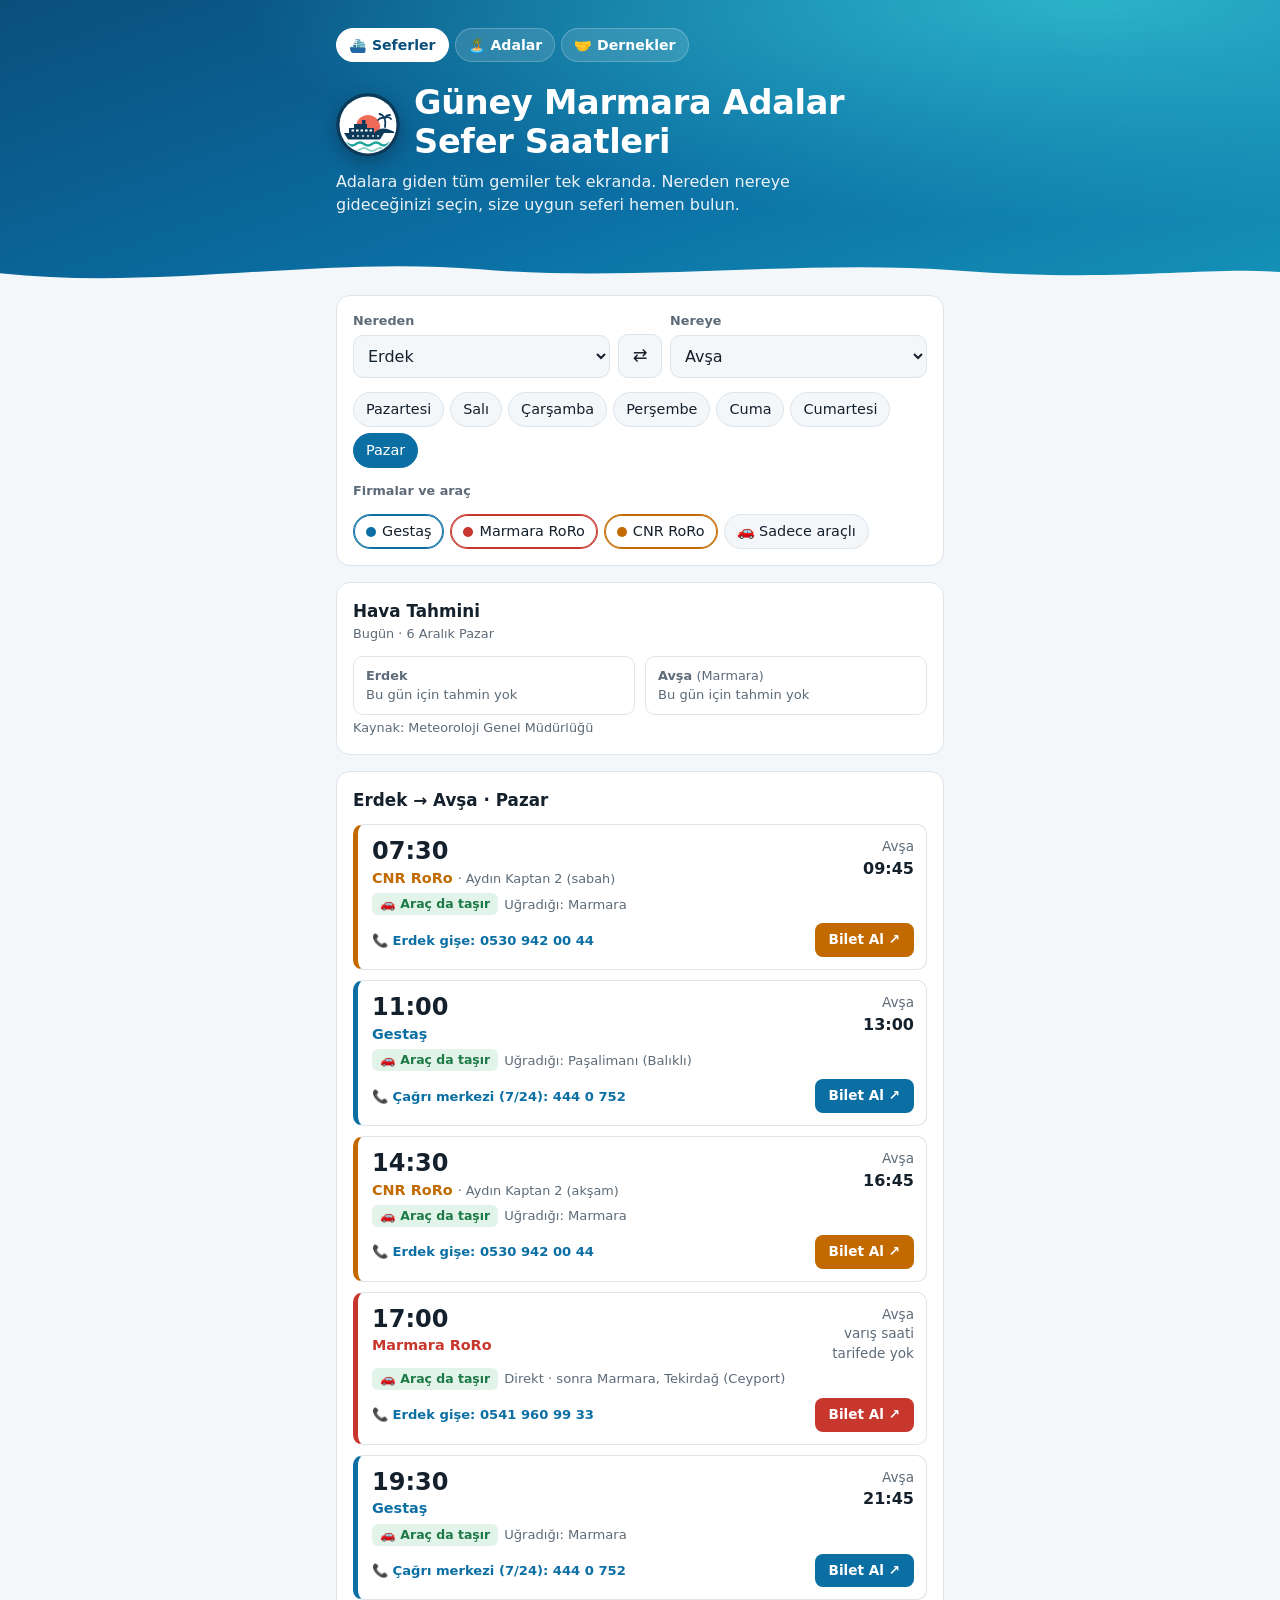
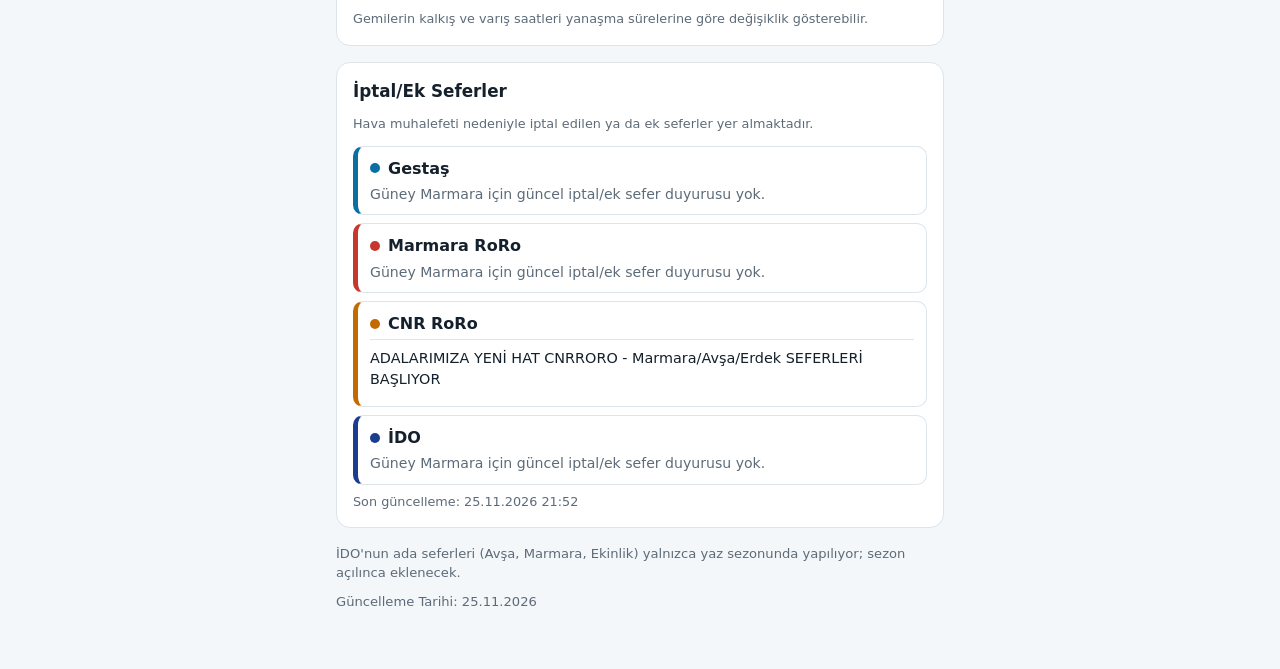
==== commit 2d1a5402: "Sefer tarifeleri firmaların sitesinden saatte bir çekiliyor - scripts/tarife-guncelle.ps1: Gestaş ve" ====
--- a/index.html
+++ b/index.html
@@ -66,10 +66,12 @@
   const tazele = "?t=" + Math.floor(Date.now() / 300000);   // 5 dakikada bir değişen ek
   document.write('<script src="data/duyurular.js' + tazele + '"><\/script>');
   document.write('<script src="data/hava.js' + tazele + '"><\/script>');
+  document.write('<script src="data/tarifeler.js' + tazele + '"><\/script>');
 </script>
 <script>
   const GUNLER = ["Pazartesi", "Salı", "Çarşamba", "Perşembe", "Cuma", "Cumartesi", "Pazar"];
-  const veri = window.SEFER_VERISI;
+  // Elle girilmiş veri (data/seferler.js) + firmaların sitesinden saatte bir çekilen tarifeler (data/tarifeler.js)
+  const veri = window.SeferMotoru.tarifeUygula(window.SEFER_VERISI, window.TARIFE_VERISI);
   const iskeleler = veri.iskeleler;
   const ad = k => iskeleler[k] || k;
   const $ = id => document.getElementById(id);
@@ -305,6 +307,7 @@
           </div>
           <div class="t-arr">${varis}</div>
           <div class="t-meta">${aracRozet(s.hat)}<span>${guzergah}${devam}</span></div>
+          ${s.hat.uyari ? `<div class="t-meta small">⚠️ ${s.hat.uyari}</div>` : ""}
           <div class="t-meta t-alt">${seferTelefonu(s.hat, a)}<a class="bilet" href="${s.hat.bilet}" target="_blank" rel="noopener" style="--opc:${s.hat.renk}">Bilet Al ↗</a></div>
         </div>`;
       }).join("")
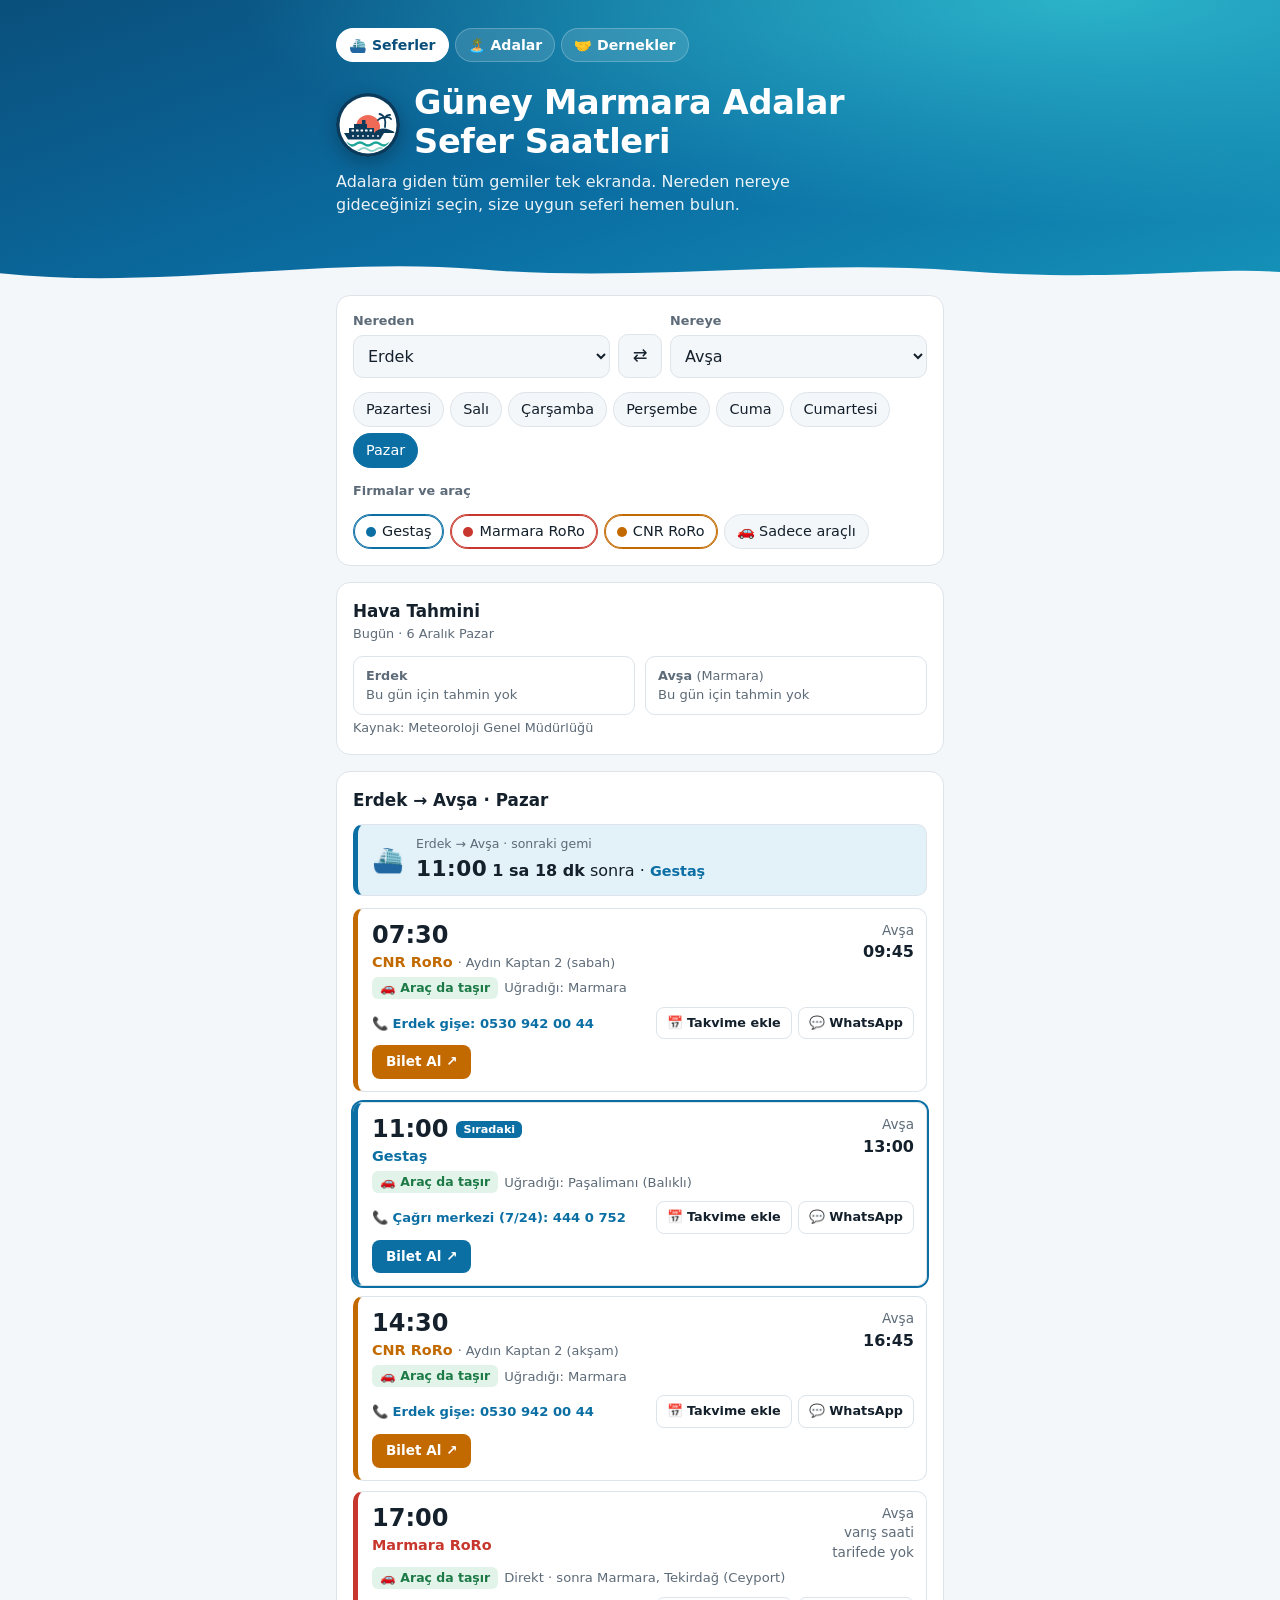
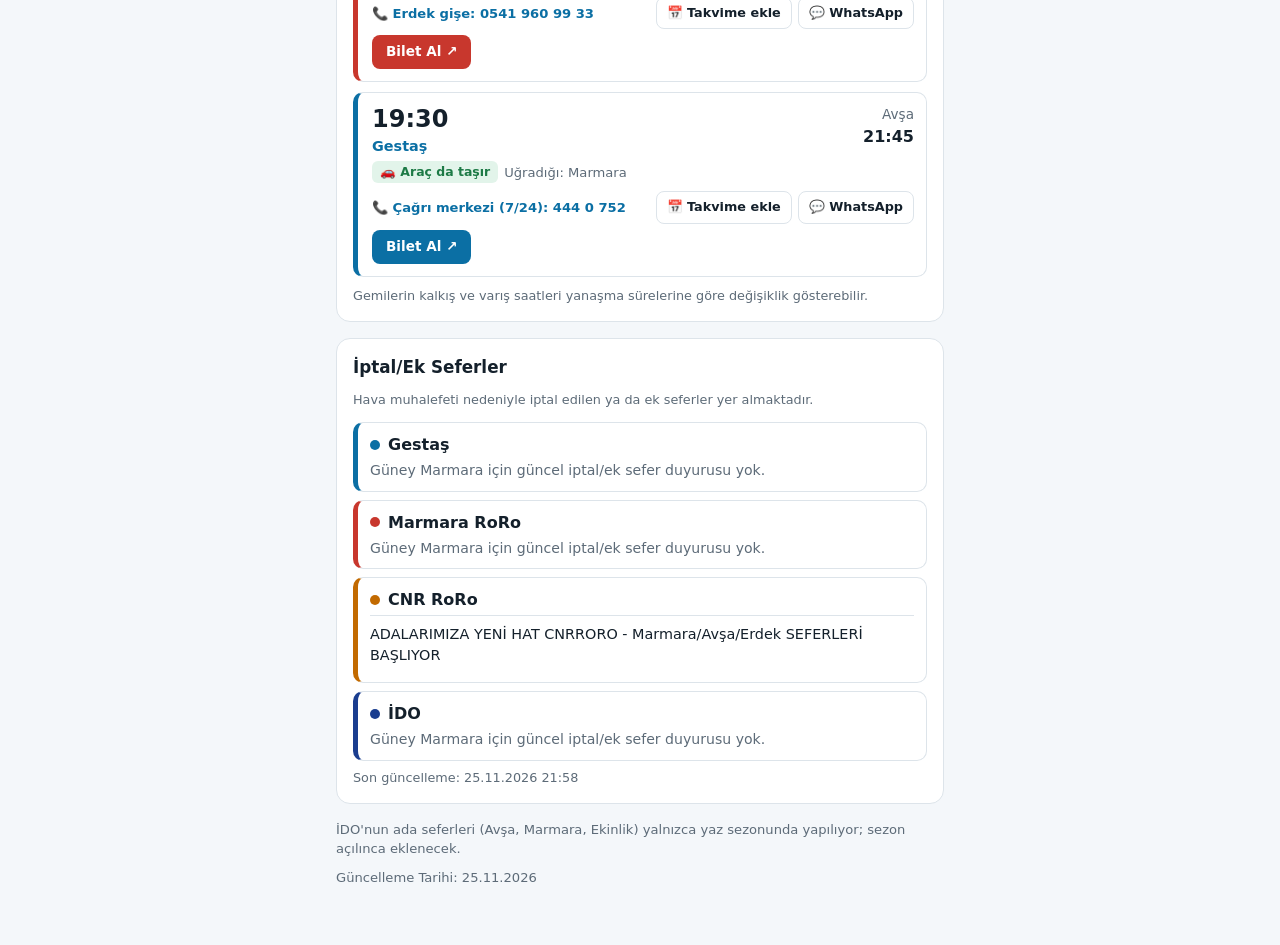
==== commit 56d02045: "Sonraki gemi kutusu, takvime ekle ve WhatsApp'ta paylaş - "Şimdi" kutusu: seçilen yönde bir sonraki " ====
--- a/index.html
+++ b/index.html
@@ -46,6 +46,7 @@
 
   <section class="card">
     <h2 id="sonucBaslik">Seferler</h2>
+    <div id="simdi" aria-live="polite"></div>
     <div id="sonuclar"></div>
     <p class="small">Gemilerin kalkış ve varış saatleri yanaşma sürelerine göre değişiklik gösterebilir.</p>
   </section>
@@ -93,6 +94,9 @@
   const adresParam = new URLSearchParams(location.search);
   if (iskeleler[adresParam.get("nereden")]) durum.nereden = adresParam.get("nereden");
   if (iskeleler[adresParam.get("nereye")]) durum.nereye = adresParam.get("nereye");
+  // Paylaşılan sefer bağlantısı belirli bir günü açar: &gun=0..6 (0=Pazartesi)
+  const adresGun = /^[0-6]$/.test(adresParam.get("gun") || "") ? +adresParam.get("gun") : null;
+  if (adresGun !== null) durum.gun = adresGun;
 
   // Bir seferde gösterilecek numara (hesap assets/sefer-motoru.js'te)
   function seferTelefonu(hat, iskele) {
@@ -146,6 +150,21 @@
       $("nereden").value = durum.nereden; $("nereye").value = durum.nereye; ciz();
     };
 
+
+    // Sefer kartlarındaki "Takvime ekle" / "WhatsApp" düğmeleri
+    $("sonuclar").onclick = e => {
+      const d = e.target.closest("[data-eylem]");
+      if (!d) return;
+      const s = gosterilen[+d.closest(".trip").dataset.i];
+      if (!s) return;
+      d.dataset.eylem === "takvim" ? takvimeEkle(s) : whatsappPaylas(s);
+    };
+    // "Şimdi" kutusundaki "Göster": sonraki seferin gününe geç
+    $("simdi").onclick = e => {
+      const d = e.target.closest("[data-gun-git]");
+      if (d) { durum.gun = +d.dataset.gunGit; ciz(); }
+    };
+    setInterval(simdiCiz, 30000);   // kalan süre yarım dakikada bir yenilenir
 
     duyurulariCiz();
 
@@ -292,7 +311,8 @@
       $("sonuclar").innerHTML = `<p class="empty">${GUNLER[g]} günü ${ad(a)} iskelesinden sefer yok${durum.kapaliFirmalar.length || durum.sadeceArac ? " (filtreleri kontrol edin)" : ""}.</p>`;
     } else {
       const liste = seferBul(g, a, b);
-      $("sonuclar").innerHTML = liste.length ? liste.map(s => {
+      gosterilen = liste;
+      $("sonuclar").innerHTML = liste.length ? liste.map((s, i) => {
         const varis = s.varis
           ? `${ad(b)}<br><b>${s.varis}</b>`
           : `${ad(b)}<br>varış saati<br>tarifede yok`;
@@ -300,7 +320,7 @@
         const devam = s.sonra && s.sonra.length ? ` · sonra ${s.sonra.map(ad).join(", ")}` : "";
         const kalkis = s.kalkis ? s.kalkis : `<span style="font-size:1rem">Kalkış saati<br>tarifede yok</span>`;
         return `
-        <div class="trip" style="--opc:${s.hat.renk}">
+        <div class="trip" data-i="${i}" data-anahtar="${seferAnahtari(s)}" style="--opc:${s.hat.renk}">
           <div>
             <div class="t-dep">${kalkis}</div>
             <span class="opname">${s.hat.isletmeci}</span>${s.gemi ? ` <span class="op" style="color:var(--muted);font-size:.8rem">· ${s.gemi}</span>` : ""}
@@ -308,16 +328,137 @@
           <div class="t-arr">${varis}</div>
           <div class="t-meta">${aracRozet(s.hat)}<span>${guzergah}${devam}</span></div>
           ${s.hat.uyari ? `<div class="t-meta small">⚠️ ${s.hat.uyari}</div>` : ""}
-          <div class="t-meta t-alt">${seferTelefonu(s.hat, a)}<a class="bilet" href="${s.hat.bilet}" target="_blank" rel="noopener" style="--opc:${s.hat.renk}">Bilet Al ↗</a></div>
+          <div class="t-meta t-alt">${seferTelefonu(s.hat, a)}<span class="eylemler">${s.kalkis ? `<button type="button" class="eylem" data-eylem="takvim">📅 Takvime ekle</button>` : ""}<button type="button" class="eylem" data-eylem="paylas">💬 WhatsApp</button></span><a class="bilet" href="${s.hat.bilet}" target="_blank" rel="noopener" style="--opc:${s.hat.renk}">Bilet Al ↗</a></div>
         </div>`;
       }).join("")
       : `<p class="empty">Bu gün için ${ad(a)} → ${ad(b)} seferi yok${durum.kapaliFirmalar.length || durum.sadeceArac ? " (filtreleri kontrol edin)" : ""}.</p>`;
     }
-
+    if (!b) gosterilen = [];
+    simdiCiz();
+  }
+
+  // --- "Şimdi": seçilen yönde bir sonraki gemi ve kalan süre (Türkiye saatiyle) ---
+
+  let gosterilen = [];   // ekranda listelenen seferler (takvim/paylaş düğmeleri için)
+  const seferAnahtari = s => `${s.hat.id}|${s.kalkis}|${s.gemi || ""}`;
+  const dk = s => { const [h, m] = s.split(":").map(Number); return h * 60 + m; };
+
+  // Cihaz hangi saat diliminde olursa olsun İstanbul saati
+  function istanbulSimdi() {
+    const p = new Date().toLocaleString("sv-SE", { timeZone: "Europe/Istanbul" });   // "2026-11-25 22:10:05"
+    const [tarih, saat] = p.split(" ");
+    const [y, a, g] = tarih.split("-").map(Number);
+    return { tarih, saat: saat.slice(0, 5), gun: (new Date(y, a - 1, g).getDay() + 6) % 7 };
+  }
+
+  // Şu andan sonraki ilk sefer (bugün kalmadıysa sonraki günler)
+  function sonrakiSefer(a, b) {
+    const s = istanbulSimdi();
+    for (let fark = 0; fark < 8; fark++) {
+      const gun = (s.gun + fark) % 7;
+      const aday = seferBul(gun, a, b).filter(x => x.kalkis && (fark > 0 || dk(x.kalkis) > dk(s.saat)));
+      if (aday.length) return { gun, fark, sefer: aday[0], kalan: fark * 1440 + dk(aday[0].kalkis) - dk(s.saat) };
+    }
+    return null;
+  }
+
+  const sureYaz = d => d < 60 ? `${d} dk` : `${Math.floor(d / 60)} sa${d % 60 ? ` ${d % 60} dk` : ""}`;
+
+  function simdiCiz() {
+    const kutu = $("simdi");
+    document.querySelectorAll(".trip.siradaki").forEach(t => t.classList.remove("siradaki"));
+    if (!durum.nereye) { kutu.innerHTML = ""; return; }
+    const n = sonrakiSefer(durum.nereden, durum.nereye);
+    if (!n) { kutu.innerHTML = ""; return; }
+    const s = n.sefer;
+    const ne = n.fark === 0 ? `<b>${sureYaz(n.kalan)}</b> sonra` : n.fark === 1 ? "yarın" : GUNLER[n.gun];
+    const ust = `${ad(durum.nereden)} → ${ad(durum.nereye)} · ${n.fark === 0 ? "sonraki gemi" : "bugün başka sefer yok"}`;
+    const goster = durum.gun !== n.gun ? `<button type="button" class="simdi-git" data-gun-git="${n.gun}">Göster</button>` : "";
+    kutu.innerHTML = `<div class="simdi${n.fark === 0 && n.kalan <= 30 ? " yakin" : ""}" style="--opc:${s.hat.renk}">
+      <span class="simdi-ikon" aria-hidden="true">⛴️</span>
+      <div class="simdi-metin">
+        <div class="simdi-ust">${ust}</div>
+        <div><span class="simdi-saat">${s.kalkis}</span> ${ne} · <span class="opname">${s.hat.isletmeci}</span></div>
+      </div>${goster}</div>`;
+    if (durum.gun === n.gun) {
+      const kart = document.querySelector(`.trip[data-anahtar="${CSS.escape(seferAnahtari(s))}"]`);
+      if (kart) kart.classList.add("siradaki");
+    }
+  }
+
+  // --- Takvime ekle (.ics) ve WhatsApp'ta paylaş ---
+
+  // Seferin gerçek tarihi: seçilen günün bu haftaki (bugün dahil) karşılığı; bugün kalkmışsa gelecek hafta
+  function seferTarihi(s) {
+    const simdi = istanbulSimdi();
+    const fark = (durum.gun - simdi.gun + 7) % 7 || (s.kalkis && dk(s.kalkis) <= dk(simdi.saat) ? 7 : 0);
+    const [y, a, g] = simdi.tarih.split("-").map(Number);
+    const t = new Date(Date.UTC(y, a - 1, g + fark));
+    return t.toISOString().slice(0, 10);
+  }
+
+  // Türkiye UTC+3 (yaz saati uygulaması yok) -> takvim için UTC zaman damgası
+  function icsZaman(tarih, saat, ekGun) {
+    const [y, a, g] = tarih.split("-").map(Number), [h, m] = saat.split(":").map(Number);
+    return new Date(Date.UTC(y, a - 1, g + (ekGun || 0), h - 3, m)).toISOString().replace(/[-:]/g, "").slice(0, 15) + "Z";
+  }
+  const icsKacis = t => String(t).replace(/\\/g, "\\\\").replace(/;/g, "\\;").replace(/,/g, "\\,").replace(/\n/g, "\\n");
+
+  function seferMetni(s, tarih) {
+    const a = durum.nereden, b = durum.nereye;
+    return {
+      baslik: `⛴️ ${ad(a)} → ${ad(b)} (${s.hat.isletmeci})`,
+      satirlar: [
+        `📅 ${kisaTarih(tarih)}`,
+        `🕐 Kalkış ${s.kalkis || "tarifede yok"}${s.varis ? ` · Varış ${s.varis}` : ""}`,
+        `🚢 ${s.hat.isletmeci}${s.gemi ? ` · ${s.gemi}` : ""} · ${s.hat.arac ? "araç da taşır" : "yalnız yolcu"}`,
+        s.ara.length ? `Uğradığı: ${s.ara.map(ad).join(", ")}` : "Direkt",
+        `🎫 Bilet: ${s.hat.bilet}`
+      ]
+    };
+  }
+
+  function takvimeEkle(s) {
+    const tarih = seferTarihi(s), m = seferMetni(s, tarih);
+    const bitisGun = s.varis && dk(s.varis) < dk(s.kalkis) ? 1 : 0;   // gece yarısını geçen sefer
+    const bitis = s.varis ? icsZaman(tarih, s.varis, bitisGun)
+      : icsZaman(tarih, `${String(Math.floor(dk(s.kalkis) / 60) + 1).padStart(2, "0")}:${s.kalkis.slice(3)}`);
+    const tel = Motor.seferTelefonu(veri, s.hat, durum.nereden);
+    const aciklama = [...m.satirlar, s.varis ? "" : "Varış saati tarifede yok.", tel ? `📞 ${tel.numara}` : "",
+      "Saatler yanaşma sürelerine göre değişebilir; hava muhalefetinde iptal olabilir."].filter(Boolean).join("\n");
+    const ics = [
+      "BEGIN:VCALENDAR", "VERSION:2.0", "PRODID:-//Guney Marmara Adalari//Seferler//TR", "CALSCALE:GREGORIAN", "METHOD:PUBLISH",
+      "BEGIN:VEVENT",
+      `UID:${Date.now()}-${Math.random().toString(36).slice(2)}@guney-marmara-adalari`,
+      `DTSTAMP:${new Date().toISOString().replace(/[-:]/g, "").slice(0, 15)}Z`,
+      `DTSTART:${icsZaman(tarih, s.kalkis)}`, `DTEND:${bitis}`,
+      `SUMMARY:${icsKacis(m.baslik)}`, `LOCATION:${icsKacis(ad(durum.nereden) + " İskelesi")}`,
+      `DESCRIPTION:${icsKacis(aciklama)}`, `URL:${s.hat.bilet}`,
+      "BEGIN:VALARM", "ACTION:DISPLAY", "TRIGGER:-PT30M", `DESCRIPTION:${icsKacis(m.baslik)}`, "END:VALARM",
+      "END:VEVENT", "END:VCALENDAR"
+    ].join("\r\n");
+    const dosyaAdi = `sefer-${durum.nereden}-${durum.nereye}-${tarih}-${s.kalkis.replace(":", "")}.ics`.toLowerCase();
+    // iPhone/iPad: dosyayı doğrudan açınca "Takvime ekle" ekranı gelir; diğerleri dosyayı indirip takvimle açar
+    if (/iPad|iPhone|iPod/.test(navigator.userAgent) || (navigator.platform === "MacIntel" && navigator.maxTouchPoints > 1)) {
+      location.href = "data:text/calendar;charset=utf-8," + encodeURIComponent(ics);
+      return;
+    }
+    const url = URL.createObjectURL(new Blob([ics], { type: "text/calendar;charset=utf-8" }));
+    const l = document.createElement("a");
+    l.href = url; l.download = dosyaAdi;
+    document.body.appendChild(l); l.click(); l.remove();
+    setTimeout(() => URL.revokeObjectURL(url), 10000);
+  }
+
+  function whatsappPaylas(s) {
+    const tarih = seferTarihi(s), m = seferMetni(s, tarih);
+    const link = `${location.href.split(/[?#]/)[0]}?nereden=${durum.nereden}&nereye=${durum.nereye}&gun=${durum.gun}`;
+    const metin = [m.baslik, ...m.satirlar, "", `Tüm seferler: ${link}`].join("\n");
+    window.open("https://wa.me/?text=" + encodeURIComponent(metin), "_blank", "noopener");
   }
 
   // Adresle gelinen hedefe bugün sefer yoksa, sefer olan ilk günü seç
-  if (adresParam.get("nereye") === durum.nereye) {
+  if (adresGun === null && adresParam.get("nereye") === durum.nereye) {
     for (let i = 0; i < 7; i++) {
       const g = (durum.gun + i) % 7;
       if (gidilebilir(g, durum.nereden).has(durum.nereye)) { durum.gun = g; break; }
--- a/assets/stil.css
+++ b/assets/stil.css
@@ -80,6 +80,26 @@
 a.bilet { margin-left: auto; background: var(--opc); color: #fff; text-decoration: none; font-weight: 700;
   font-size: .85rem; padding: 7px 14px; border-radius: 8px; white-space: nowrap; }
 a.bilet:hover { filter: brightness(1.1); }
+/* Sefer kartı: takvim ve paylaş düğmeleri */
+.eylemler { display: flex; flex-wrap: wrap; gap: 6px; margin-left: auto; }
+.eylemler + a.bilet { margin-left: 0; }
+.eylem { font: inherit; font-size: .8rem; font-weight: 600; color: var(--text); background: var(--card);
+  border: 1px solid var(--line); border-radius: 8px; padding: 6px 10px; cursor: pointer; white-space: nowrap; }
+.eylem:hover { border-color: var(--opc); color: var(--opc); }
+/* "Şimdi": sonraki gemi kutusu */
+.simdi { display: flex; align-items: center; gap: 12px; margin: 0 0 12px; padding: 10px 14px;
+  background: var(--accent-soft); border: 1px solid var(--line); border-left: 5px solid var(--opc); border-radius: 10px; }
+.simdi-ikon { font-size: 1.6rem; line-height: 1; }
+.simdi-metin { flex: 1; min-width: 0; }
+.simdi-ust { font-size: .78rem; color: var(--muted); }
+.simdi-saat { font-size: 1.35rem; font-weight: 800; letter-spacing: .5px; }
+.simdi.yakin { background: var(--warn-bg); }
+.simdi.yakin b { color: var(--warn); }
+.simdi-git { font: inherit; font-size: .8rem; font-weight: 700; color: var(--accent); background: none;
+  border: 1px solid var(--accent); border-radius: 8px; padding: 5px 10px; cursor: pointer; }
+.trip.siradaki { box-shadow: 0 0 0 2px var(--opc); }
+.trip.siradaki .t-dep::after { content: "Sıradaki"; margin-left: 8px; vertical-align: middle; font-size: .7rem; font-weight: 700;
+  color: #fff; background: var(--opc); padding: 2px 7px; border-radius: 6px; }
 .dy-firma { border: 1px solid var(--line); border-left: 5px solid var(--opc); border-radius: 10px; padding: 10px 12px; margin-bottom: 8px; }
 .dy-firma .ophead { margin: 0 0 4px; }
 .dy { padding: 6px 0; border-top: 1px solid var(--line); font-size: .9rem; }
@@ -103,80 +123,80 @@
 .hero-dalga { position: absolute; left: 0; bottom: -1px; width: 100%; height: 40px; }
 .hero-dalga path { fill: var(--bg); }
 main { padding-top: 4px; }
-
-/* Site menüsü (başlık içinde) */
-.menu { display: flex; gap: 6px; flex-wrap: wrap; margin-bottom: 18px; }
-.menu a { color: #fff; text-decoration: none; font-size: .88rem; font-weight: 600; padding: 6px 12px; border-radius: 999px;
-  background: rgba(255,255,255,.12); border: 1px solid rgba(255,255,255,.22); }
-.menu a:hover { background: rgba(255,255,255,.22); }
-.menu a[aria-current="page"] { background: #fff; color: #0a4f7c; border-color: #fff; }
-
-/* Dernekler sayfası */
-.filtre-ada { margin-top: 0; }
-.dernek { border: 1px solid var(--line); border-radius: 12px; padding: 16px; margin-bottom: 12px; background: var(--card); }
-.dernek-ust { display: flex; align-items: flex-start; justify-content: space-between; gap: 10px; }
-.dernek h2 { font-size: 1.05rem; margin: 0; line-height: 1.3; }
-.ada-rozet { flex: none; font-size: .78rem; font-weight: 700; padding: 3px 10px; border-radius: 999px; background: var(--accent-soft); color: var(--accent); white-space: nowrap; }
-.dernek-konum { font-size: .82rem; color: var(--muted); margin: 4px 0 0; }
-.dernek p.tanim { margin: 10px 0 0; font-size: .93rem; }
-.dernek-calisma { display: flex; flex-wrap: wrap; gap: 6px; margin-top: 10px; }
-.dernek-calisma span { font-size: .78rem; padding: 3px 8px; border-radius: 6px; background: var(--bg); border: 1px solid var(--line); color: var(--muted); }
-.dernek-linkler { display: flex; flex-wrap: wrap; gap: 8px; margin-top: 14px; }
-.dernek-linkler a { font-size: .85rem; font-weight: 600; text-decoration: none; padding: 7px 12px; border-radius: 8px; border: 1px solid var(--line); color: var(--text); background: var(--bg); }
-.dernek-linkler a.ana { background: var(--accent); border-color: var(--accent); color: #fff; }
+
+/* Site menüsü (başlık içinde) */
+.menu { display: flex; gap: 6px; flex-wrap: wrap; margin-bottom: 18px; }
+.menu a { color: #fff; text-decoration: none; font-size: .88rem; font-weight: 600; padding: 6px 12px; border-radius: 999px;
+  background: rgba(255,255,255,.12); border: 1px solid rgba(255,255,255,.22); }
+.menu a:hover { background: rgba(255,255,255,.22); }
+.menu a[aria-current="page"] { background: #fff; color: #0a4f7c; border-color: #fff; }
+
+/* Dernekler sayfası */
+.filtre-ada { margin-top: 0; }
+.dernek { border: 1px solid var(--line); border-radius: 12px; padding: 16px; margin-bottom: 12px; background: var(--card); }
+.dernek-ust { display: flex; align-items: flex-start; justify-content: space-between; gap: 10px; }
+.dernek h2 { font-size: 1.05rem; margin: 0; line-height: 1.3; }
+.ada-rozet { flex: none; font-size: .78rem; font-weight: 700; padding: 3px 10px; border-radius: 999px; background: var(--accent-soft); color: var(--accent); white-space: nowrap; }
+.dernek-konum { font-size: .82rem; color: var(--muted); margin: 4px 0 0; }
+.dernek p.tanim { margin: 10px 0 0; font-size: .93rem; }
+.dernek-calisma { display: flex; flex-wrap: wrap; gap: 6px; margin-top: 10px; }
+.dernek-calisma span { font-size: .78rem; padding: 3px 8px; border-radius: 6px; background: var(--bg); border: 1px solid var(--line); color: var(--muted); }
+.dernek-linkler { display: flex; flex-wrap: wrap; gap: 8px; margin-top: 14px; }
+.dernek-linkler a { font-size: .85rem; font-weight: 600; text-decoration: none; padding: 7px 12px; border-radius: 8px; border: 1px solid var(--line); color: var(--text); background: var(--bg); }
+.dernek-linkler a.ana { background: var(--accent); border-color: var(--accent); color: #fff; }
 .dernek-linkler a:hover { filter: brightness(1.05); border-color: var(--accent); }
-
-/* Dernekler sayfası teması: kum beji */
-.tema-dernek { --accent: #7d6a50; --accent-soft: #f4efe6; }
-@media (prefers-color-scheme: dark) { .tema-dernek { --accent: #d6c3a3; --accent-soft: #332b20; } }
-.tema-dernek .hero {
-  background: radial-gradient(120% 140% at 85% 0%, rgba(255,255,255,.18) 0%, transparent 50%), linear-gradient(160deg, #6b5a45 0%, #8f7a5e 55%, #b4a083 100%); }
-.tema-dernek .menu a[aria-current="page"] { color: #6b5a45; }
-.tema-dernek .chip[aria-pressed="true"] { background: var(--accent); border-color: var(--accent); color: #fff; }
-@media (prefers-color-scheme: dark) { .tema-dernek .chip[aria-pressed="true"], .tema-dernek .dernek-linkler a.ana { color: #0f161c; } }
-.dernek-logo { width: 64px; height: 64px; flex: none; object-fit: contain; border-radius: 12px; background: #fff; border: 1px solid var(--line); padding: 4px; }
-.dernek-bas { display: flex; gap: 12px; align-items: center; min-width: 0; }
+
+/* Dernekler sayfası teması: kum beji */
+.tema-dernek { --accent: #7d6a50; --accent-soft: #f4efe6; }
+@media (prefers-color-scheme: dark) { .tema-dernek { --accent: #d6c3a3; --accent-soft: #332b20; } }
+.tema-dernek .hero {
+  background: radial-gradient(120% 140% at 85% 0%, rgba(255,255,255,.18) 0%, transparent 50%), linear-gradient(160deg, #6b5a45 0%, #8f7a5e 55%, #b4a083 100%); }
+.tema-dernek .menu a[aria-current="page"] { color: #6b5a45; }
+.tema-dernek .chip[aria-pressed="true"] { background: var(--accent); border-color: var(--accent); color: #fff; }
+@media (prefers-color-scheme: dark) { .tema-dernek .chip[aria-pressed="true"], .tema-dernek .dernek-linkler a.ana { color: #0f161c; } }
+.dernek-logo { width: 64px; height: 64px; flex: none; object-fit: contain; border-radius: 12px; background: #fff; border: 1px solid var(--line); padding: 4px; }
+.dernek-bas { display: flex; gap: 12px; align-items: center; min-width: 0; }
 @media (max-width: 420px) { .dernek-ust { flex-direction: column-reverse; } }
-.dernek-logo-yok { display: flex; align-items: center; justify-content: center; font-weight: 800; font-size: 1.3rem; letter-spacing: .5px;
+.dernek-logo-yok { display: flex; align-items: center; justify-content: center; font-weight: 800; font-size: 1.3rem; letter-spacing: .5px;
   color: #fff; background: var(--accent); border-color: var(--accent); }
-
-/* Adalar sayfası teması: deniz turkuazı ve kum */
-.tema-ada { --accent: #0f6b6b; --accent-soft: #e2f2f1; }
-@media (prefers-color-scheme: dark) { .tema-ada { --accent: #5fc9c3; --accent-soft: #123536; } }
-.tema-ada .hero {
-  background: radial-gradient(120% 140% at 85% 0%, rgba(240,200,120,.38) 0%, transparent 50%), linear-gradient(160deg, #0b4a4f 0%, #0f6b6b 55%, #1b8f86 100%); }
-.tema-ada .menu a[aria-current="page"] { color: #0f6b6b; }
-.ada-atla { display: flex; flex-wrap: wrap; gap: 8px; margin-top: 16px; }
-.ada-atla a { color: #fff; text-decoration: none; font-weight: 600; font-size: .88rem; padding: 6px 12px; border-radius: 8px; background: rgba(0,0,0,.18); }
-.ada-atla a:hover { background: rgba(0,0,0,.28); }
-.ada { background: var(--card); border: 1px solid var(--line); border-top: 5px solid var(--adarenk); border-radius: 14px; padding: 18px 16px; margin-bottom: 18px; scroll-margin-top: 12px; }
-.ada-bas { display: flex; align-items: center; gap: 12px; }
-.ada-simge { width: 52px; height: 52px; flex: none; display: flex; align-items: center; justify-content: center; font-size: 1.7rem; border-radius: 50%; background: var(--accent-soft); }
-.ada h2 { font-size: 1.35rem; margin: 0; }
-.ada-slogan { margin: 2px 0 0; color: var(--adarenk); font-weight: 600; font-size: .92rem; }
-@media (prefers-color-scheme: dark) { .ada-slogan { color: var(--accent); } }
-.ada-ozet { margin: 12px 0; }
-.ada-bilgi { display: grid; grid-template-columns: repeat(auto-fit, minmax(170px, 1fr)); gap: 8px; margin: 0 0 6px; }
-.ada-bilgi div { background: var(--bg); border: 1px solid var(--line); border-radius: 10px; padding: 8px 10px; }
-.ada-bilgi dt { font-size: .75rem; color: var(--muted); font-weight: 600; }
-.ada-bilgi dd { margin: 2px 0 0; font-size: .9rem; font-weight: 600; }
-.ada h3 { font-size: .95rem; margin: 16px 0 6px; }
-.ada-liste { margin: 0; padding-left: 20px; }
-.ada-liste li { margin-bottom: 6px; font-size: .93rem; }
-.ada-dugmeler { display: flex; flex-wrap: wrap; gap: 8px; margin-top: 16px; }
-.ada-dugmeler a { font-size: .88rem; font-weight: 600; text-decoration: none; padding: 9px 14px; border-radius: 9px; border: 1px solid var(--line); color: var(--text); background: var(--bg); }
-.ada-dugmeler a.ana { background: var(--accent); border-color: var(--accent); color: #fff; }
+
+/* Adalar sayfası teması: deniz turkuazı ve kum */
+.tema-ada { --accent: #0f6b6b; --accent-soft: #e2f2f1; }
+@media (prefers-color-scheme: dark) { .tema-ada { --accent: #5fc9c3; --accent-soft: #123536; } }
+.tema-ada .hero {
+  background: radial-gradient(120% 140% at 85% 0%, rgba(240,200,120,.38) 0%, transparent 50%), linear-gradient(160deg, #0b4a4f 0%, #0f6b6b 55%, #1b8f86 100%); }
+.tema-ada .menu a[aria-current="page"] { color: #0f6b6b; }
+.ada-atla { display: flex; flex-wrap: wrap; gap: 8px; margin-top: 16px; }
+.ada-atla a { color: #fff; text-decoration: none; font-weight: 600; font-size: .88rem; padding: 6px 12px; border-radius: 8px; background: rgba(0,0,0,.18); }
+.ada-atla a:hover { background: rgba(0,0,0,.28); }
+.ada { background: var(--card); border: 1px solid var(--line); border-top: 5px solid var(--adarenk); border-radius: 14px; padding: 18px 16px; margin-bottom: 18px; scroll-margin-top: 12px; }
+.ada-bas { display: flex; align-items: center; gap: 12px; }
+.ada-simge { width: 52px; height: 52px; flex: none; display: flex; align-items: center; justify-content: center; font-size: 1.7rem; border-radius: 50%; background: var(--accent-soft); }
+.ada h2 { font-size: 1.35rem; margin: 0; }
+.ada-slogan { margin: 2px 0 0; color: var(--adarenk); font-weight: 600; font-size: .92rem; }
+@media (prefers-color-scheme: dark) { .ada-slogan { color: var(--accent); } }
+.ada-ozet { margin: 12px 0; }
+.ada-bilgi { display: grid; grid-template-columns: repeat(auto-fit, minmax(170px, 1fr)); gap: 8px; margin: 0 0 6px; }
+.ada-bilgi div { background: var(--bg); border: 1px solid var(--line); border-radius: 10px; padding: 8px 10px; }
+.ada-bilgi dt { font-size: .75rem; color: var(--muted); font-weight: 600; }
+.ada-bilgi dd { margin: 2px 0 0; font-size: .9rem; font-weight: 600; }
+.ada h3 { font-size: .95rem; margin: 16px 0 6px; }
+.ada-liste { margin: 0; padding-left: 20px; }
+.ada-liste li { margin-bottom: 6px; font-size: .93rem; }
+.ada-dugmeler { display: flex; flex-wrap: wrap; gap: 8px; margin-top: 16px; }
+.ada-dugmeler a { font-size: .88rem; font-weight: 600; text-decoration: none; padding: 9px 14px; border-radius: 9px; border: 1px solid var(--line); color: var(--text); background: var(--bg); }
+.ada-dugmeler a.ana { background: var(--accent); border-color: var(--accent); color: #fff; }
 @media (prefers-color-scheme: dark) { .ada-dugmeler a.ana { color: #0f161c; } }
-
-/* Tüm sayfalarda başlık alanı aynı boyutta: başlık 2 satır, alt yazı 3 satır yer kaplar */
-.hero h1 { font-size: clamp(1.3rem, 5.5vw, 2.1rem); min-height: 2.3em; display: flex; align-items: center; margin: 4px 0 8px; }
+
+/* Tüm sayfalarda başlık alanı aynı boyutta: başlık 2 satır, alt yazı 3 satır yer kaplar */
+.hero h1 { font-size: clamp(1.3rem, 5.5vw, 2.1rem); min-height: 2.3em; display: flex; align-items: center; margin: 4px 0 8px; }
 .hero-alt { min-height: 4.35em; }
-
-/* Dernek kartları ve ada düğmeleri: her ada kendi rengiyle (Adalar sayfasındaki renkler) */
-.dernek-renkli { border-left: 5px solid var(--accent); }
-.dernek-renkli .ada-rozet { background: var(--accent-soft); color: var(--accent); }
-.ada-chip:not([aria-pressed="true"]) { border-color: var(--accent); }
-@media (prefers-color-scheme: dark) {
-  .dernek-renkli .ada-rozet { color: #fff; background: var(--accent); }
-  .tema-dernek .dernek-renkli .dernek-linkler a.ana, .tema-dernek .ada-chip[aria-pressed="true"] { color: #fff; }
+
+/* Dernek kartları ve ada düğmeleri: her ada kendi rengiyle (Adalar sayfasındaki renkler) */
+.dernek-renkli { border-left: 5px solid var(--accent); }
+.dernek-renkli .ada-rozet { background: var(--accent-soft); color: var(--accent); }
+.ada-chip:not([aria-pressed="true"]) { border-color: var(--accent); }
+@media (prefers-color-scheme: dark) {
+  .dernek-renkli .ada-rozet { color: #fff; background: var(--accent); }
+  .tema-dernek .dernek-renkli .dernek-linkler a.ana, .tema-dernek .ada-chip[aria-pressed="true"] { color: #fff; }
 }
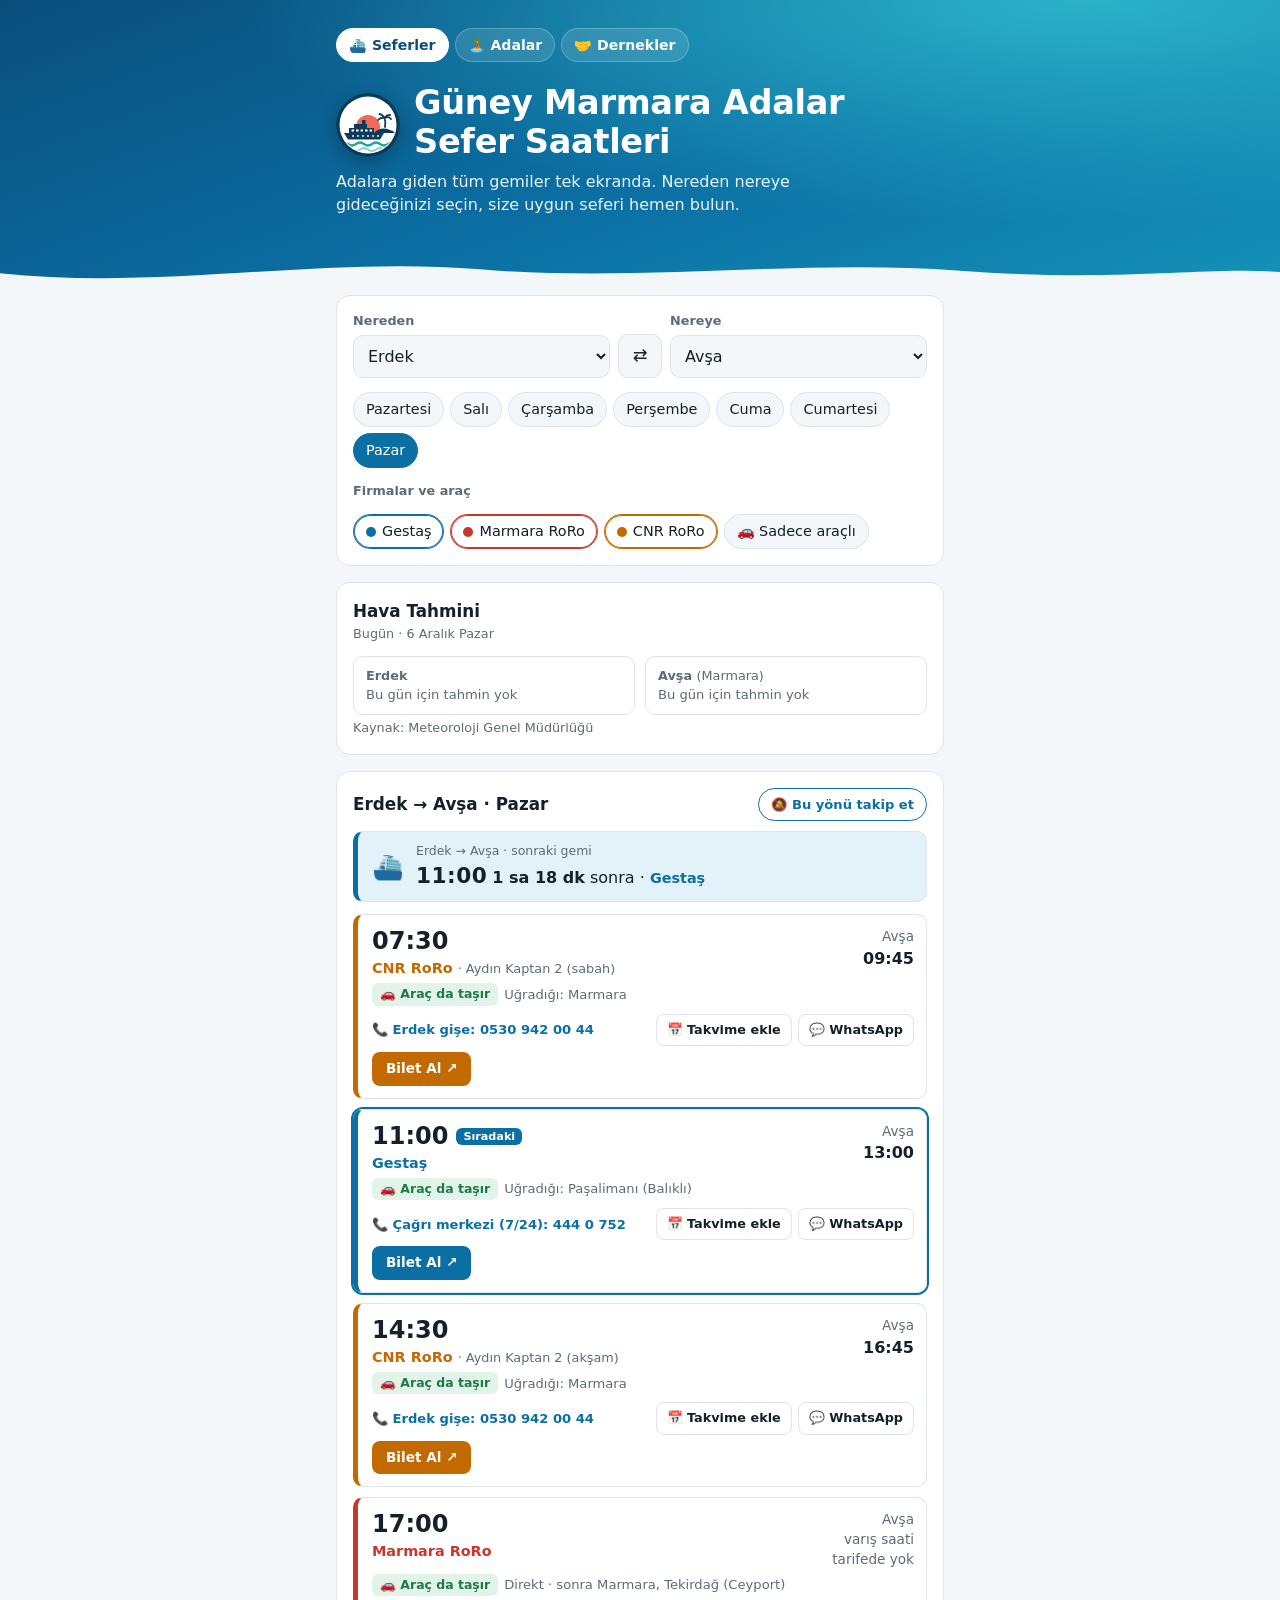
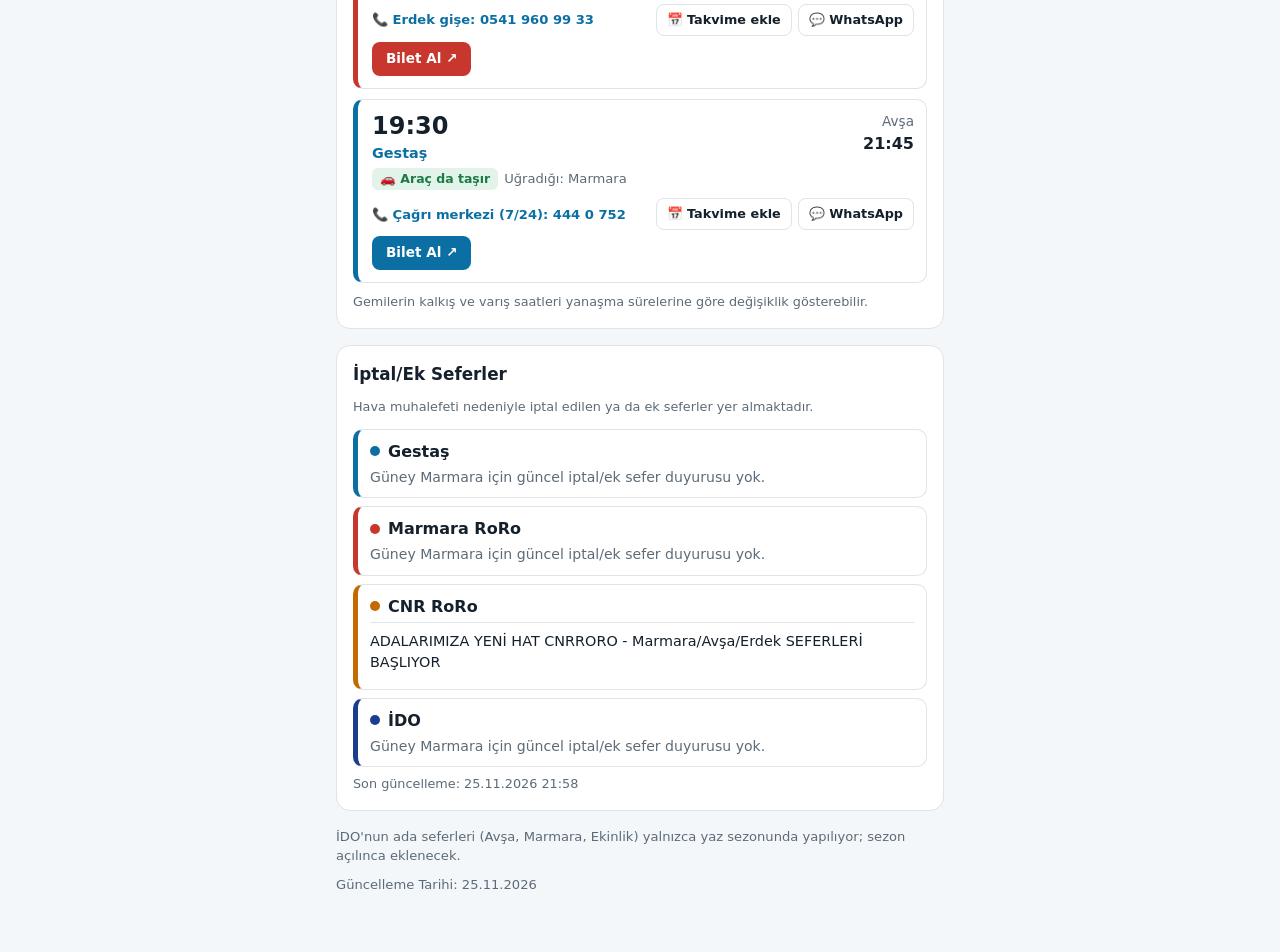
==== commit e085661e: "Uygulama olarak yüklenebilir site (PWA) ve yön takibi - manifest, simgeler ve service worker: ana ek" ====
--- a/index.html
+++ b/index.html
@@ -6,6 +6,13 @@
 <title>Güney Marmara Adaları</title>
 <link rel="icon" href="assets/logo.svg" type="image/svg+xml">
 <link rel="stylesheet" href="assets/stil.css">
+<link rel="manifest" href="manifest.webmanifest">
+<meta name="theme-color" content="#0b3a5b">
+<link rel="apple-touch-icon" href="assets/ikon/apple-touch-icon.png">
+<meta name="apple-mobile-web-app-title" content="Adalar">
+<meta name="apple-mobile-web-app-capable" content="yes">
+<meta name="mobile-web-app-capable" content="yes">
+<script src="assets/pwa.js"></script>
 </head>
 <body>
 <header class="hero">
@@ -27,6 +34,8 @@
 </header>
 <main>
 
+  <section class="card" id="takipKart" hidden aria-live="polite"></section>
+
   <section class="card">
     <div class="row">
       <div><label class="l" for="nereden">Nereden</label><select id="nereden"></select></div>
@@ -45,7 +54,10 @@
   </section>
 
   <section class="card">
-    <h2 id="sonucBaslik">Seferler</h2>
+    <div class="sonuc-ust">
+      <h2 id="sonucBaslik">Seferler</h2>
+      <button type="button" class="takip-dugme" id="takipDugme" hidden></button>
+    </div>
     <div id="simdi" aria-live="polite"></div>
     <div id="sonuclar"></div>
     <p class="small">Gemilerin kalkış ve varış saatleri yanaşma sürelerine göre değişiklik gösterebilir.</p>
@@ -165,6 +177,24 @@
       if (d) { durum.gun = +d.dataset.gunGit; ciz(); }
     };
     setInterval(simdiCiz, 30000);   // kalan süre yarım dakikada bir yenilenir
+    setInterval(duyurulariTazele, 600000);   // sayfa açık kaldıkça iptal/ek sefer duyuruları 10 dakikada bir
+
+    // Yön takibi: düğme, takip kartındaki bağlantılar, ✕ ve bildirim izni
+    $("takipDugme").onclick = takipDegistir;
+    $("takipKart").onclick = async e => {
+      const ac = e.target.closest("[data-takip-ac]"), sil = e.target.closest("[data-takip-sil]");
+      if (ac) {
+        e.preventDefault();
+        const t = takipler[+ac.dataset.takipAc];
+        yonAc(t.nereden, t.nereye);
+        $("sonucBaslik").scrollIntoView({ behavior: "smooth", block: "start" });
+      } else if (sil) {
+        takipler.splice(+sil.dataset.takipSil, 1);
+        await takipKaydet(); takipCiz();
+      } else if (e.target.closest("#bildirimIzni")) {
+        await bildirimIzniIste(); takipCiz();
+      }
+    };
 
     duyurulariCiz();
 
@@ -335,6 +365,102 @@
     }
     if (!b) gosterilen = [];
     simdiCiz();
+    takipCiz();
+  }
+
+  // --- Yön takibi ve iptal/ek sefer uyarıları ---
+  // Takip listesi bu cihazda saklanır. Duyurular sayfa açılınca ve açık kaldıkça kontrol edilir;
+  // bildirim izni verilmişse service worker (sw.js) yeni duyuruyu telefon bildirimi olarak gösterir.
+
+  let takipler = [];
+  try { takipler = JSON.parse(localStorage.getItem("adalar-takip") || "[]").filter(t => iskeleler[t.nereden] && iskeleler[t.nereye]); } catch (e) {}
+  // Tarife değişmiş olabilir: o yönde sefer yapan firmaları güncel veriden yeniden hesapla
+  takipler = takipler.map(t => Motor.takipBilgisi(veri, t.nereden, t.nereye));
+  const takipVar = (a, b) => takipler.some(t => t.nereden === a && t.nereye === b);
+
+  async function takipKaydet() {
+    try { localStorage.setItem("adalar-takip", JSON.stringify(takipler)); } catch (e) {}
+    // service worker'ın okuyabilmesi için kopyası (önceden bildirilen duyurular korunur)
+    if (!("caches" in window)) return;
+    try {
+      const c = await caches.open("adalar-takip");
+      const eski = await c.match("__takip.json").then(r => r ? r.json() : {});
+      await c.put("__takip.json", new Response(JSON.stringify({ takip: takipler, gorulen: eski.gorulen || [] }),
+        { headers: { "Content-Type": "application/json" } }));
+    } catch (e) {}
+  }
+
+  // service worker'dan takip edilen yönleri kontrol etmesini iste (yeni duyuru varsa bildirim gösterir)
+  function bildirimKontrol() {
+    if (!("serviceWorker" in navigator)) return;
+    navigator.serviceWorker.ready.then(r => r.active && r.active.postMessage("duyuru-kontrol")).catch(() => {});
+  }
+
+  async function bildirimIzniIste() {
+    if (!("Notification" in window)) return;
+    if (Notification.permission === "default") { try { await Notification.requestPermission(); } catch (e) {} }
+    if (Notification.permission !== "granted") return;
+    // Android'de yüklenmiş uygulama: sayfa kapalıyken de tarayıcının uygun gördüğü aralıklarla kontrol
+    try {
+      const r = await navigator.serviceWorker.ready;
+      if (r.periodicSync) await r.periodicSync.register("duyuru-kontrol", { minInterval: 60 * 60 * 1000 });
+    } catch (e) {}
+    bildirimKontrol();
+  }
+
+  async function takipDegistir() {
+    const a = durum.nereden, b = durum.nereye;
+    if (!b) return;
+    if (takipVar(a, b)) takipler = takipler.filter(t => !(t.nereden === a && t.nereye === b));
+    else takipler.push(Motor.takipBilgisi(veri, a, b));
+    await takipKaydet();
+    takipCiz();
+    if (takipVar(a, b)) bildirimIzniIste();
+  }
+
+  // Takip kartından bir yöne geç: o yönde sefer olan ilk günü (bugünden başlayarak) seç
+  function yonAc(a, b) {
+    durum.nereden = a; durum.nereye = b;
+    const bugun = Motor.bugunGun();
+    for (let i = 0; i < 7; i++) if (gidilebilir((bugun + i) % 7, a).has(b)) { durum.gun = (bugun + i) % 7; break; }
+    $("nereden").value = a;
+    ciz();
+  }
+
+  function takipCiz() {
+    const d = $("takipDugme");
+    d.hidden = !durum.nereye;
+    const v = durum.nereye && takipVar(durum.nereden, durum.nereye);
+    d.textContent = v ? "🔔 Takip ediliyor" : "🔕 Bu yönü takip et";
+    d.title = v ? "Takibi bırakmak için dokunun" : "Bu yönde iptal/ek sefer duyurusu olursa haber verilir";
+    d.setAttribute("aria-pressed", v ? "true" : "false");
+
+    const k = $("takipKart");
+    k.hidden = !takipler.length;
+    if (!takipler.length) return;
+    const izin = !("Notification" in window) ? "Bu tarayıcı bildirim göstermiyor; uyarılar siteyi açtığınızda burada görünür."
+      : Notification.permission === "granted" ? ""
+      : Notification.permission === "denied" ? "Bildirim izni kapalı; uyarılar siteyi açtığınızda burada görünür."
+      : `<button type="button" class="eylem" id="bildirimIzni">🔔 Telefon bildirimlerine izin ver</button>`;
+    k.innerHTML = `<h2>Takip ettiğiniz yönler</h2>` + takipler.map((t, i) => {
+      const es = Motor.duyuruEslesir(t, window.DUYURU_VERISI);
+      return `<div class="takip${es.length ? " uyari" : ""}">
+        <div class="takip-ust">
+          <a href="?nereden=${t.nereden}&nereye=${t.nereye}" data-takip-ac="${i}">${kacis(t.ad)}</a>
+          <span class="takip-durum">${es.length ? `⚠️ ${es.length} iptal/ek sefer duyurusu` : "✅ Duyuru yok"}</span>
+          <button type="button" class="takip-sil" data-takip-sil="${i}" aria-label="${kacis(t.ad)} takibini bırak">✕</button>
+        </div>
+        ${es.map(x => `<div class="takip-duyuru" style="--opc:${x.renk}"><b>${kacis(x.isletmeci)}</b>${x.baslik ? ` · ${kacis(x.baslik)}` : ""}
+          <div>${kacis(x.metin).replace(/\n/g, "<br>")}</div></div>`).join("")}
+      </div>`;
+    }).join("") + (izin ? `<p class="small">${izin}</p>` : "");
+  }
+
+  async function duyurulariTazele() {
+    try {
+      const d = await fetch("api/v1/duyurular.json?t=" + Date.now(), { cache: "no-store" }).then(r => r.ok ? r.json() : null);
+      if (d && d.firmalar) { window.DUYURU_VERISI = d; duyurulariCiz(); takipCiz(); bildirimKontrol(); }
+    } catch (e) {}
   }
 
   // --- "Şimdi": seçilen yönde bir sonraki gemi ve kalan süre (Türkiye saatiyle) ---
@@ -467,6 +593,7 @@
 
   kur();
   ciz();
+  if (takipler.length) { takipKaydet(); bildirimKontrol(); }
 </script>
 </body>
 </html>
--- a/assets/stil.css
+++ b/assets/stil.css
@@ -97,6 +97,31 @@
 .simdi.yakin b { color: var(--warn); }
 .simdi-git { font: inherit; font-size: .8rem; font-weight: 700; color: var(--accent); background: none;
   border: 1px solid var(--accent); border-radius: 8px; padding: 5px 10px; cursor: pointer; }
+/* Yön takibi */
+.sonuc-ust { display: flex; align-items: center; justify-content: space-between; gap: 8px; flex-wrap: wrap; margin-bottom: 10px; }
+.sonuc-ust h2 { margin: 0; }
+.takip-dugme { font: inherit; font-size: .82rem; font-weight: 700; color: var(--accent); background: var(--card);
+  border: 1px solid var(--accent); border-radius: 999px; padding: 6px 12px; cursor: pointer; white-space: nowrap; }
+.takip-dugme[aria-pressed="true"] { background: var(--accent); color: #fff; }
+.takip { border: 1px solid var(--line); border-radius: 10px; padding: 10px 12px; margin-bottom: 8px; }
+.takip.uyari { background: var(--warn-bg); border-color: var(--warn); }
+.takip-ust { display: flex; align-items: center; gap: 8px; flex-wrap: wrap; }
+.takip-ust a { font-weight: 700; color: var(--text); text-decoration: none; }
+.takip-ust a:hover { text-decoration: underline; }
+.takip-durum { font-size: .82rem; color: var(--muted); }
+.takip.uyari .takip-durum { color: var(--warn); font-weight: 700; }
+.takip-sil { margin-left: auto; font: inherit; background: none; border: 0; color: var(--muted); cursor: pointer; padding: 2px 6px; font-size: 1rem; }
+.takip-duyuru { margin-top: 8px; padding: 8px 10px; border-left: 4px solid var(--opc); background: var(--card); border-radius: 6px; font-size: .88rem; }
+/* Uygulama (PWA): yükleme önerisi ve internet yok uyarısı */
+.yukle-serit { position: fixed; left: 12px; right: 12px; bottom: 12px; z-index: 50; max-width: 560px; margin: 0 auto;
+  display: flex; align-items: center; gap: 10px; padding: 10px 12px; background: var(--card); color: var(--text);
+  border: 1px solid var(--line); border-radius: 14px; box-shadow: 0 8px 28px rgba(0, 0, 0, .18); font-size: .85rem; }
+.yukle-serit img { border-radius: 50%; flex: none; }
+.yukle-metin { flex: 1; min-width: 0; }
+.yukle-evet { font: inherit; font-weight: 700; color: #fff; background: #0b3a5b; border: 0; border-radius: 8px; padding: 8px 14px; cursor: pointer; }
+.yukle-kapat { font: inherit; background: none; border: 0; color: var(--muted); cursor: pointer; font-size: 1rem; padding: 4px; }
+.cevrimdisi { position: sticky; top: 0; z-index: 60; background: var(--warn-bg); color: var(--warn); text-align: center;
+  font-size: .85rem; font-weight: 700; padding: 8px 12px; border-bottom: 1px solid var(--warn); }
 .trip.siradaki { box-shadow: 0 0 0 2px var(--opc); }
 .trip.siradaki .t-dep::after { content: "Sıradaki"; margin-left: 8px; vertical-align: middle; font-size: .7rem; font-weight: 700;
   color: #fff; background: var(--opc); padding: 2px 7px; border-radius: 6px; }
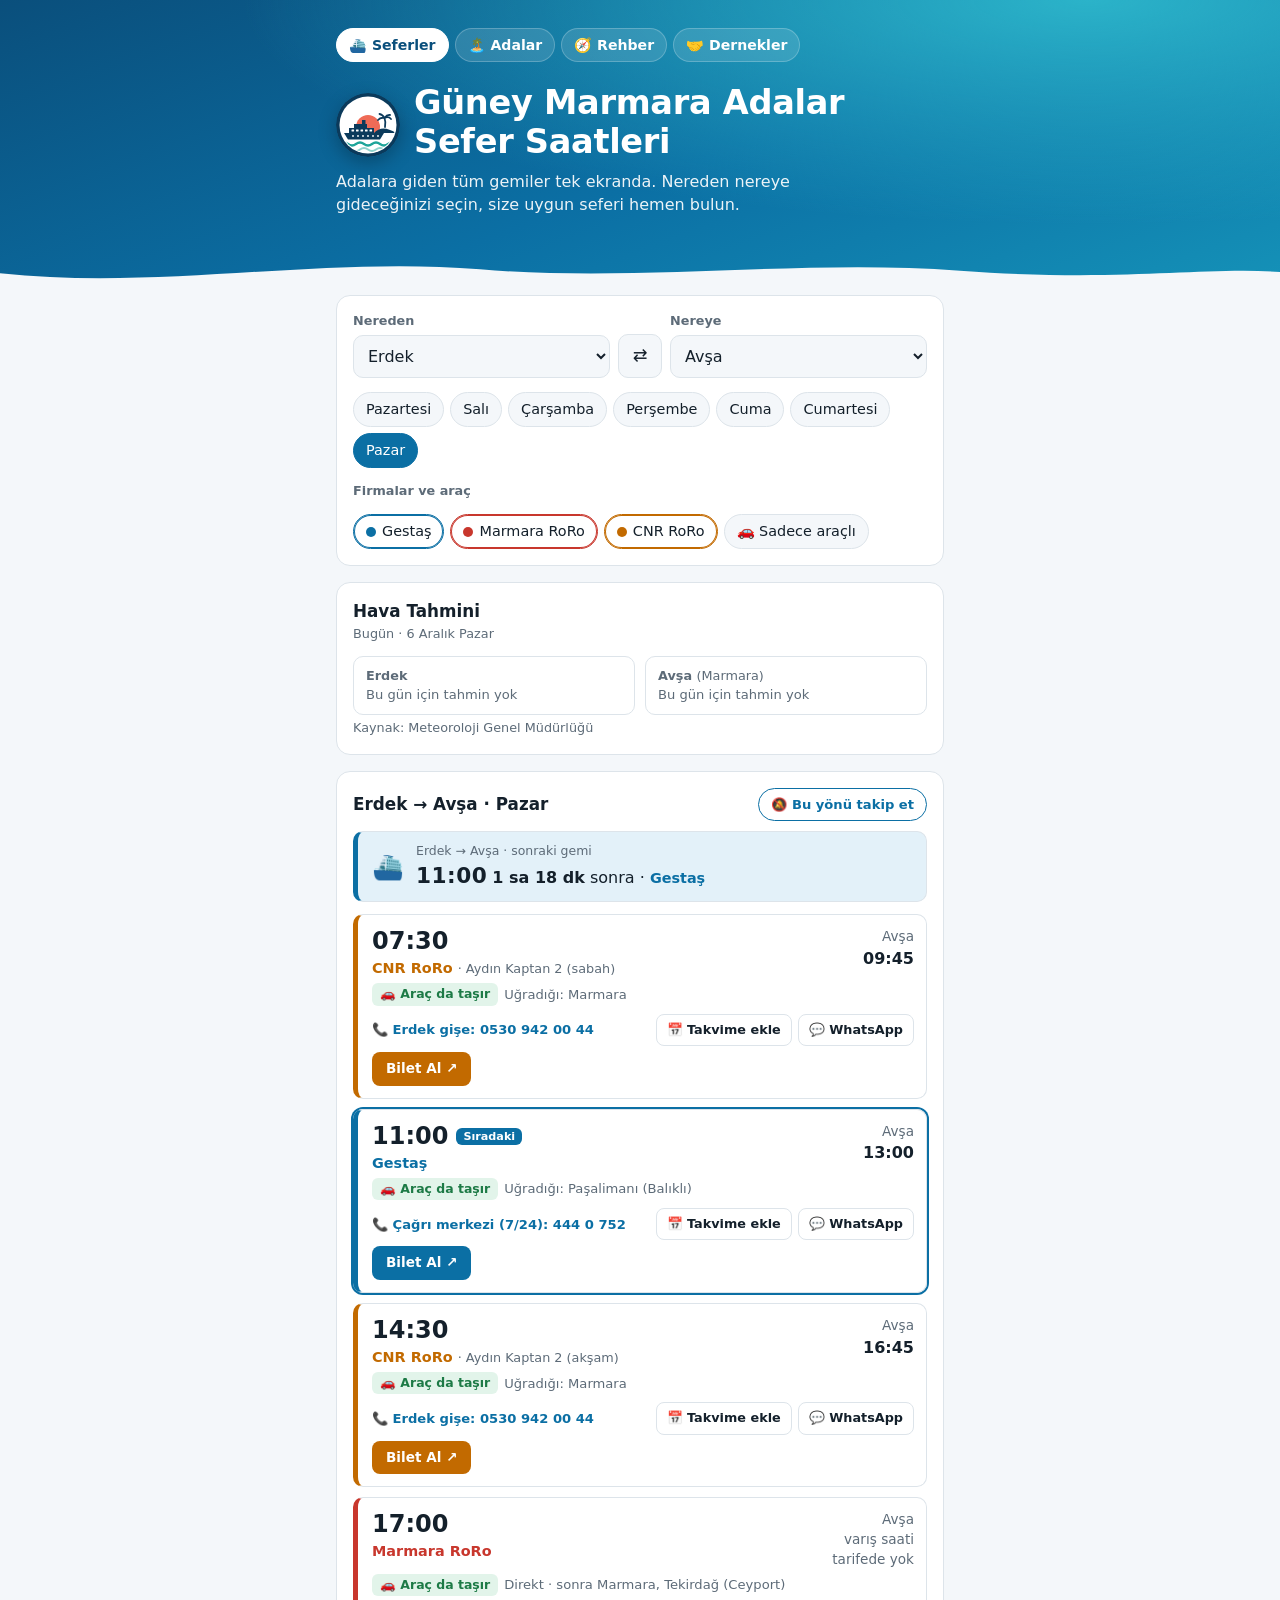
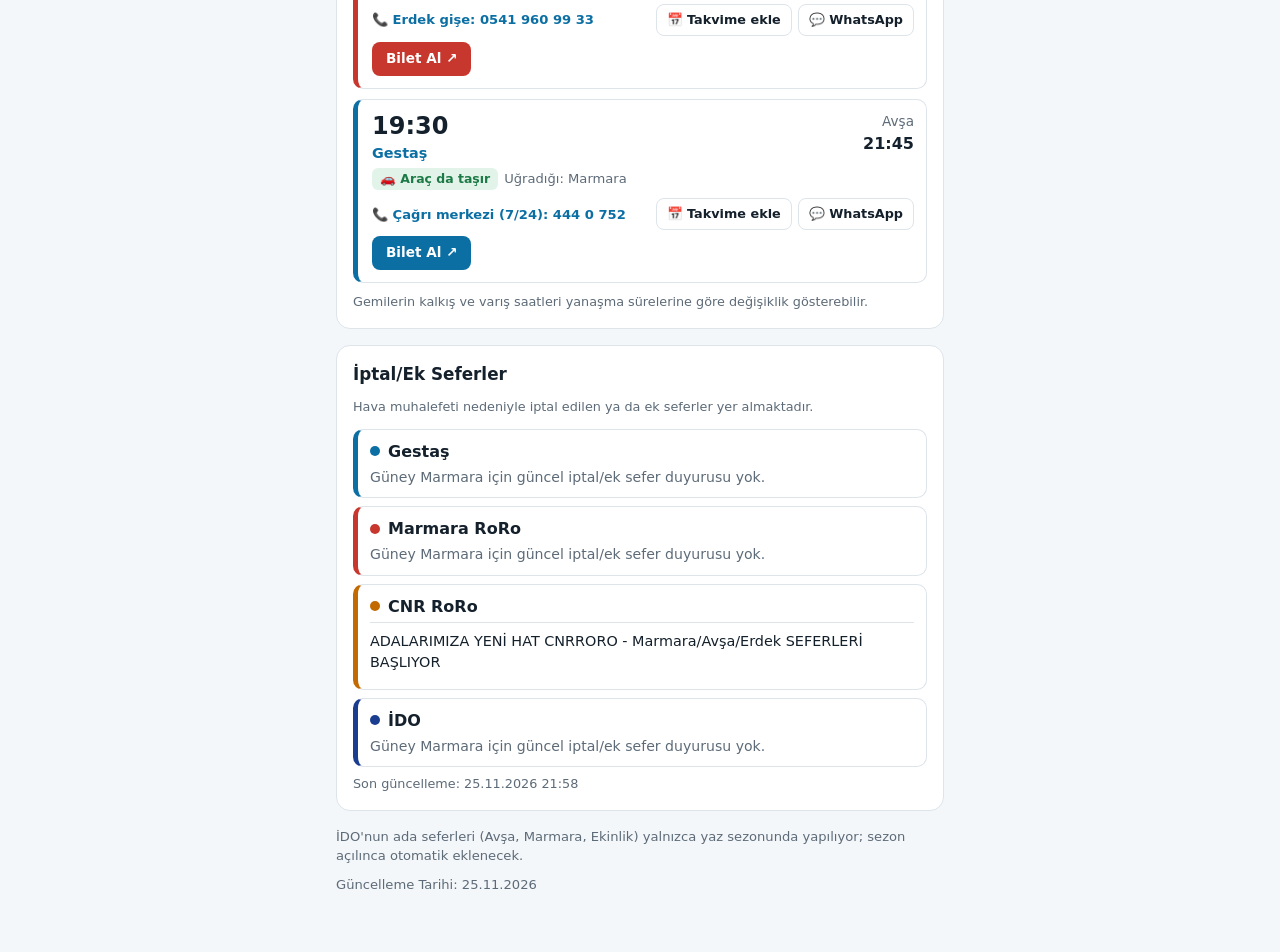
==== commit c85f7b14: "Ada rehberi, adalardaki nöbetçi eczane ve İDO yaz seferleri - rehber.html: her ada için önemli telef" ====
--- a/index.html
+++ b/index.html
@@ -20,6 +20,7 @@
     <nav class="menu" aria-label="Site menüsü">
       <a href="index.html" aria-current="page">⛴️ Seferler</a>
       <a href="adalar.html">🏝️ Adalar</a>
+      <a href="rehber.html">🧭 Rehber</a>
       <a href="dernekler.html">🤝 Dernekler</a>
     </nav>
     <div class="hero-baslik">
@@ -199,7 +200,9 @@
     duyurulariCiz();
 
 
-    $("kaynak").innerHTML = `<div>İDO'nun ada seferleri (Avşa, Marmara, Ekinlik) yalnızca yaz sezonunda yapılıyor; sezon açılınca eklenecek.</div>`
+    // İDO sezonu açılınca seferleri data/tarifeler.js ile otomatik gelir; o zamana kadar not gösterilir
+    const idoVar = veri.hatlar.some(h => h.id === "ido");
+    $("kaynak").innerHTML = (idoVar ? "" : `<div>İDO'nun ada seferleri (Avşa, Marmara, Ekinlik) yalnızca yaz sezonunda yapılıyor; sezon açılınca otomatik eklenecek.</div>`)
       + `<div style="margin-top:6px">Güncelleme Tarihi: ${veri.guncelleme.split("-").reverse().join(".")}</div>`;
   }
 
--- a/assets/stil.css
+++ b/assets/stil.css
@@ -225,3 +225,25 @@
   .dernek-renkli .ada-rozet { color: #fff; background: var(--accent); }
   .tema-dernek .dernek-renkli .dernek-linkler a.ana, .tema-dernek .ada-chip[aria-pressed="true"] { color: #fff; }
 }
+
+/* --- Ada rehberi (rehber.html) --- */
+.ada-chip[aria-pressed="true"] { background: var(--adarenk); border-color: var(--adarenk); color: #fff; }
+.rehber-ada .card { border-top: 4px solid var(--adarenk); }
+.rehber-acil { border-top: 4px solid #c8372d; }
+.rehber-not { background: var(--accent-soft); font-size: .92rem; }
+.rehber-grup { font-size: .8rem; text-transform: uppercase; letter-spacing: .4px; color: var(--muted); margin: 14px 0 4px; }
+.tel-liste { display: grid; }
+.tel-satir { display: flex; align-items: center; justify-content: space-between; gap: 8px 12px; flex-wrap: wrap;
+  padding: 8px 0; border-bottom: 1px solid var(--line); }
+.tel-satir:last-child { border-bottom: 0; }
+.tel-ad { flex: 1 1 200px; font-size: .92rem; }
+.tel-ad .small { display: block; margin-top: 2px; }
+.tel-no { display: flex; gap: 10px; flex-wrap: wrap; }
+.muhtar-liste { display: grid; grid-template-columns: repeat(auto-fill, minmax(170px, 1fr)); gap: 8px; }
+.muhtar { border: 1px solid var(--line); border-left: 4px solid var(--adarenk); border-radius: 8px; padding: 8px 10px; }
+.muhtar b { display: block; font-size: .92rem; }
+.muhtar span { font-size: .82rem; color: var(--muted); }
+.eczane { border: 1px solid var(--line); border-left: 4px solid #1d7a46; border-radius: 10px; padding: 10px 12px; margin-bottom: 8px; }
+.eczane-alt { display: flex; gap: 10px; align-items: center; flex-wrap: wrap; margin-top: 6px; }
+.rehber-kaynak { margin: 0 4px 18px; }
+a.eylem { display: inline-block; text-decoration: none; }
